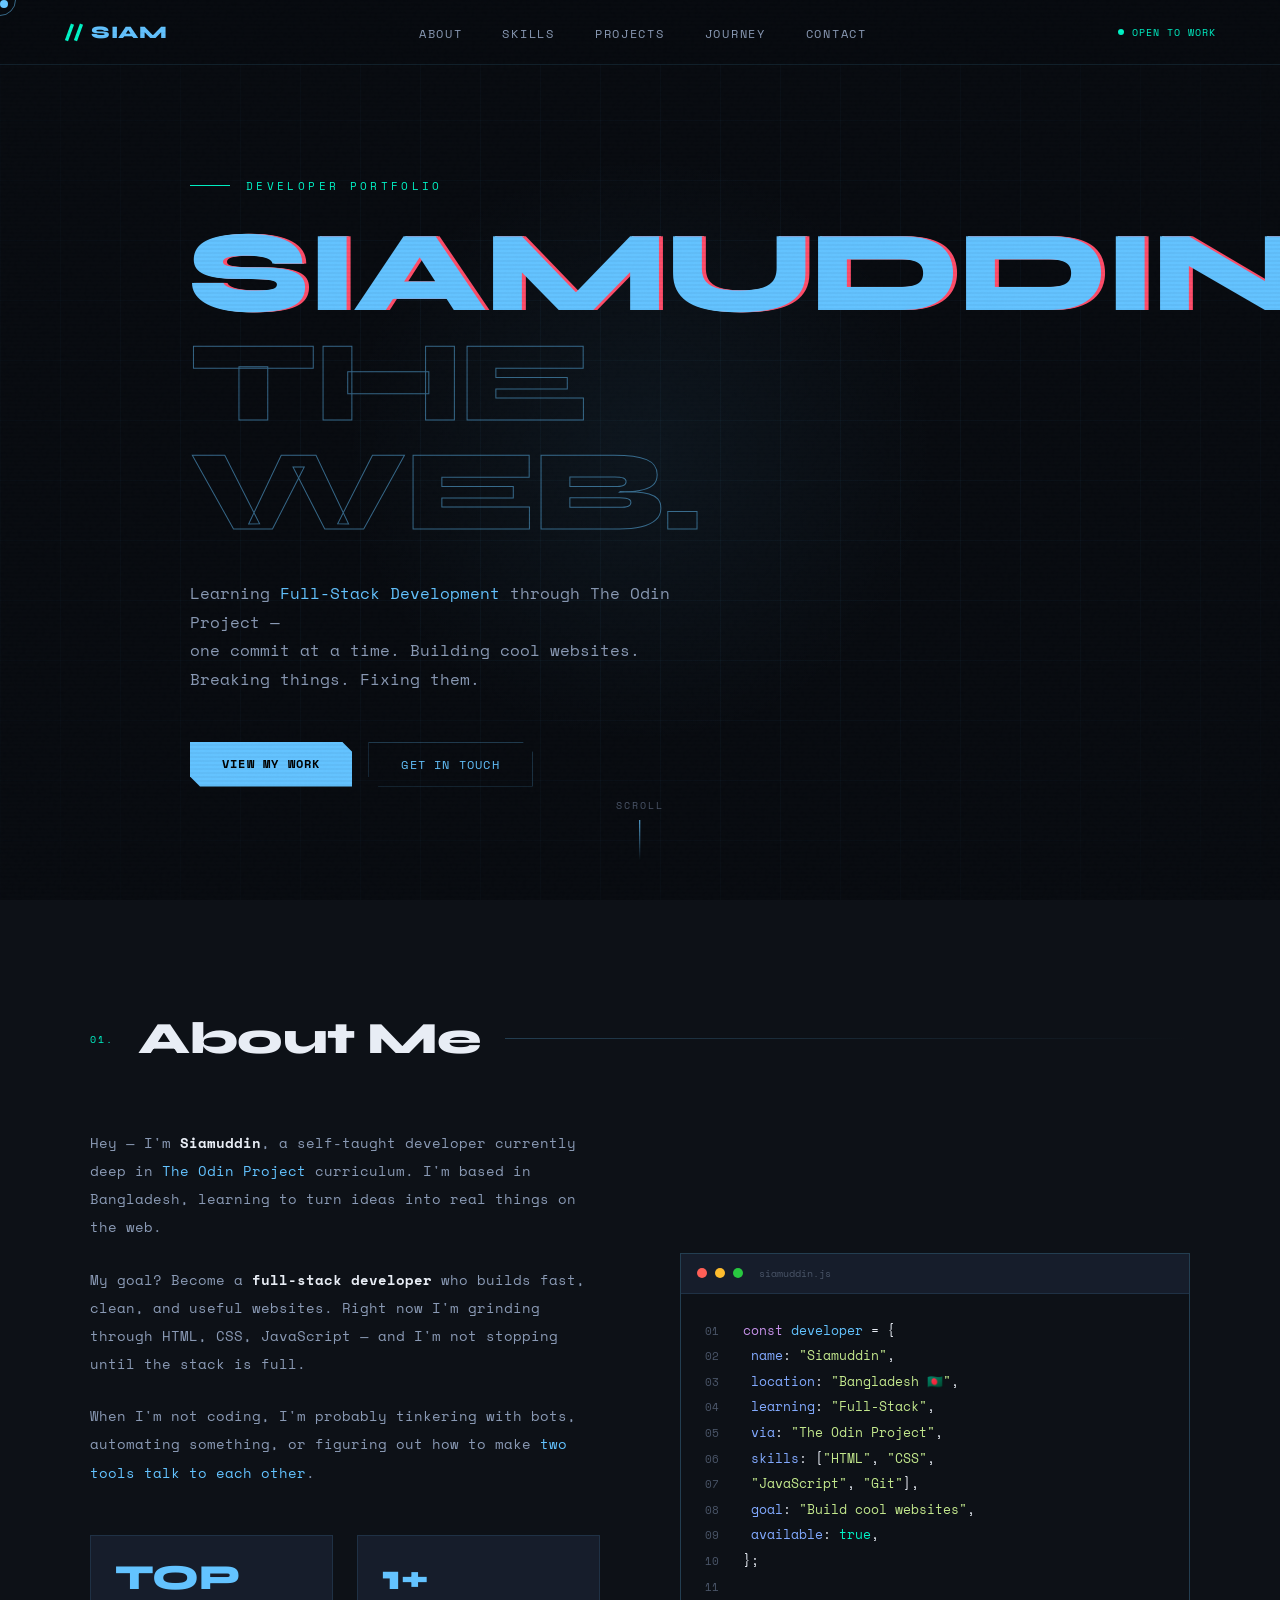
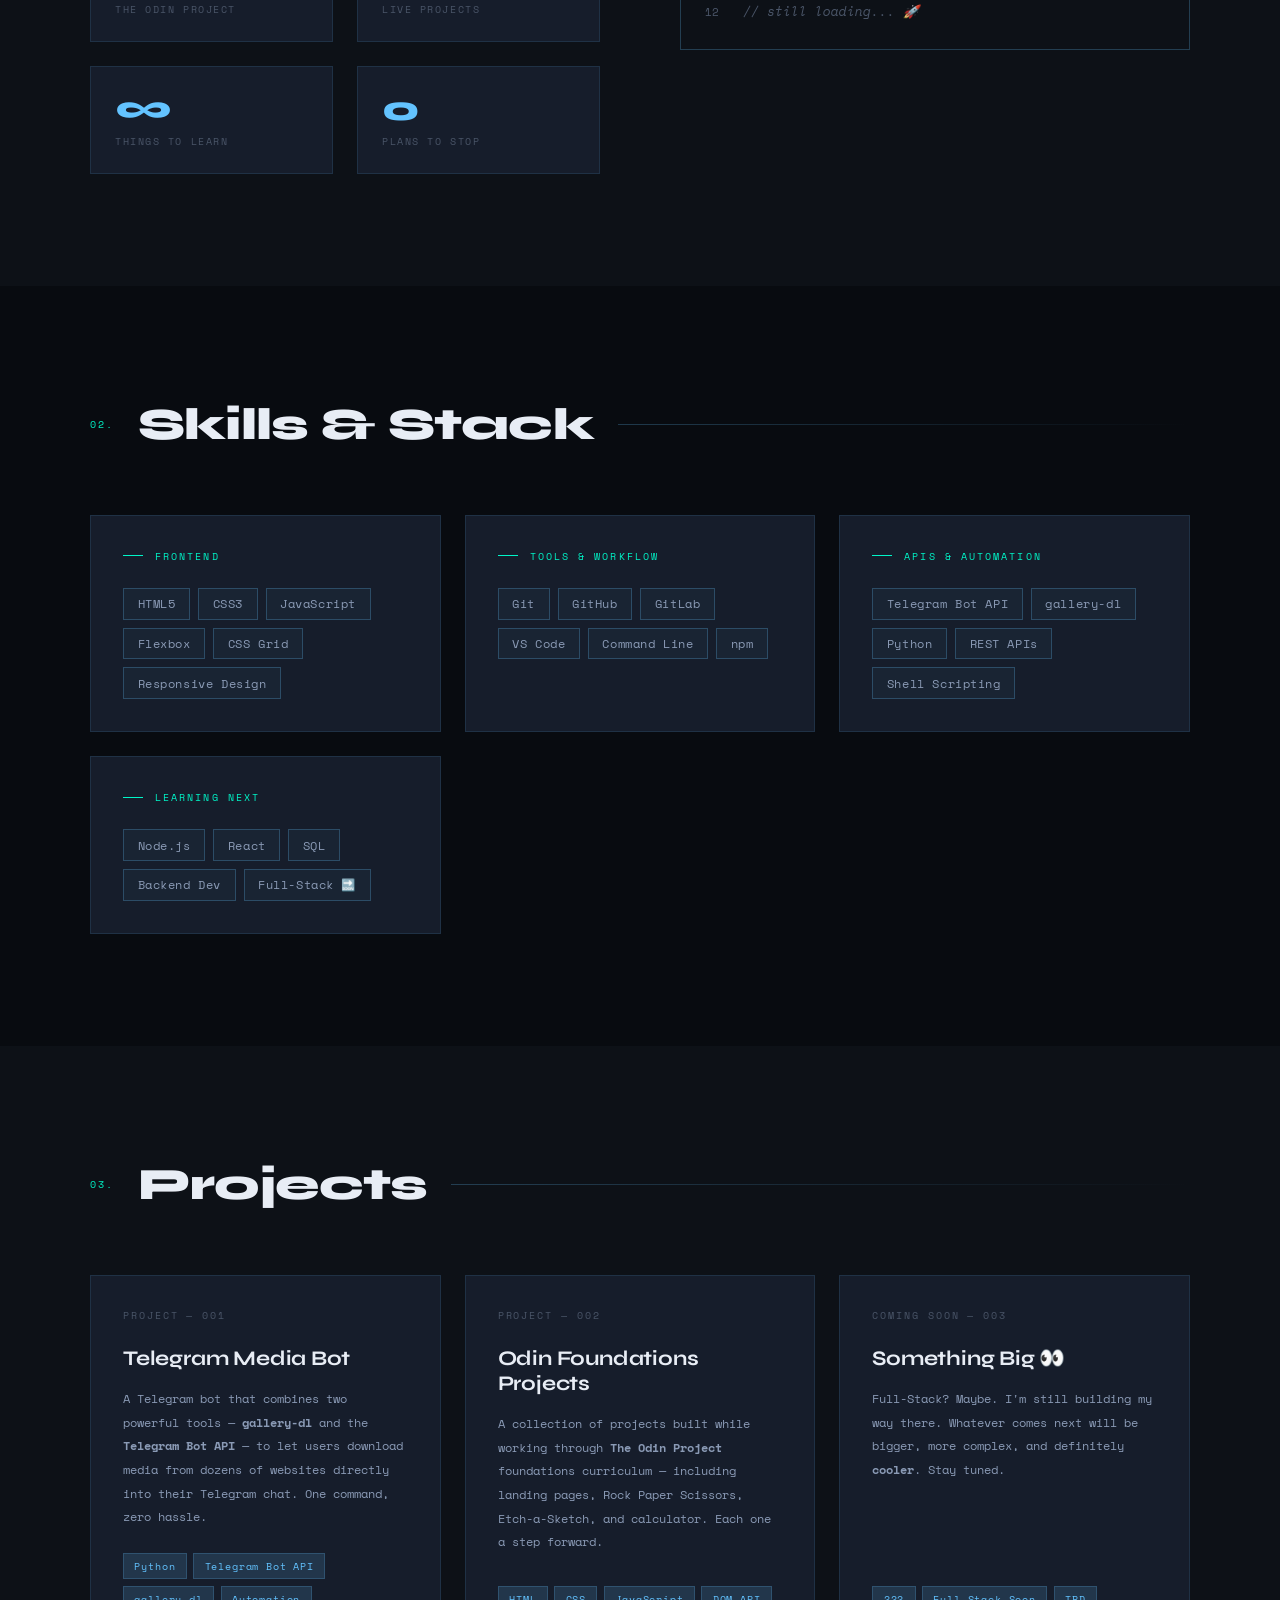
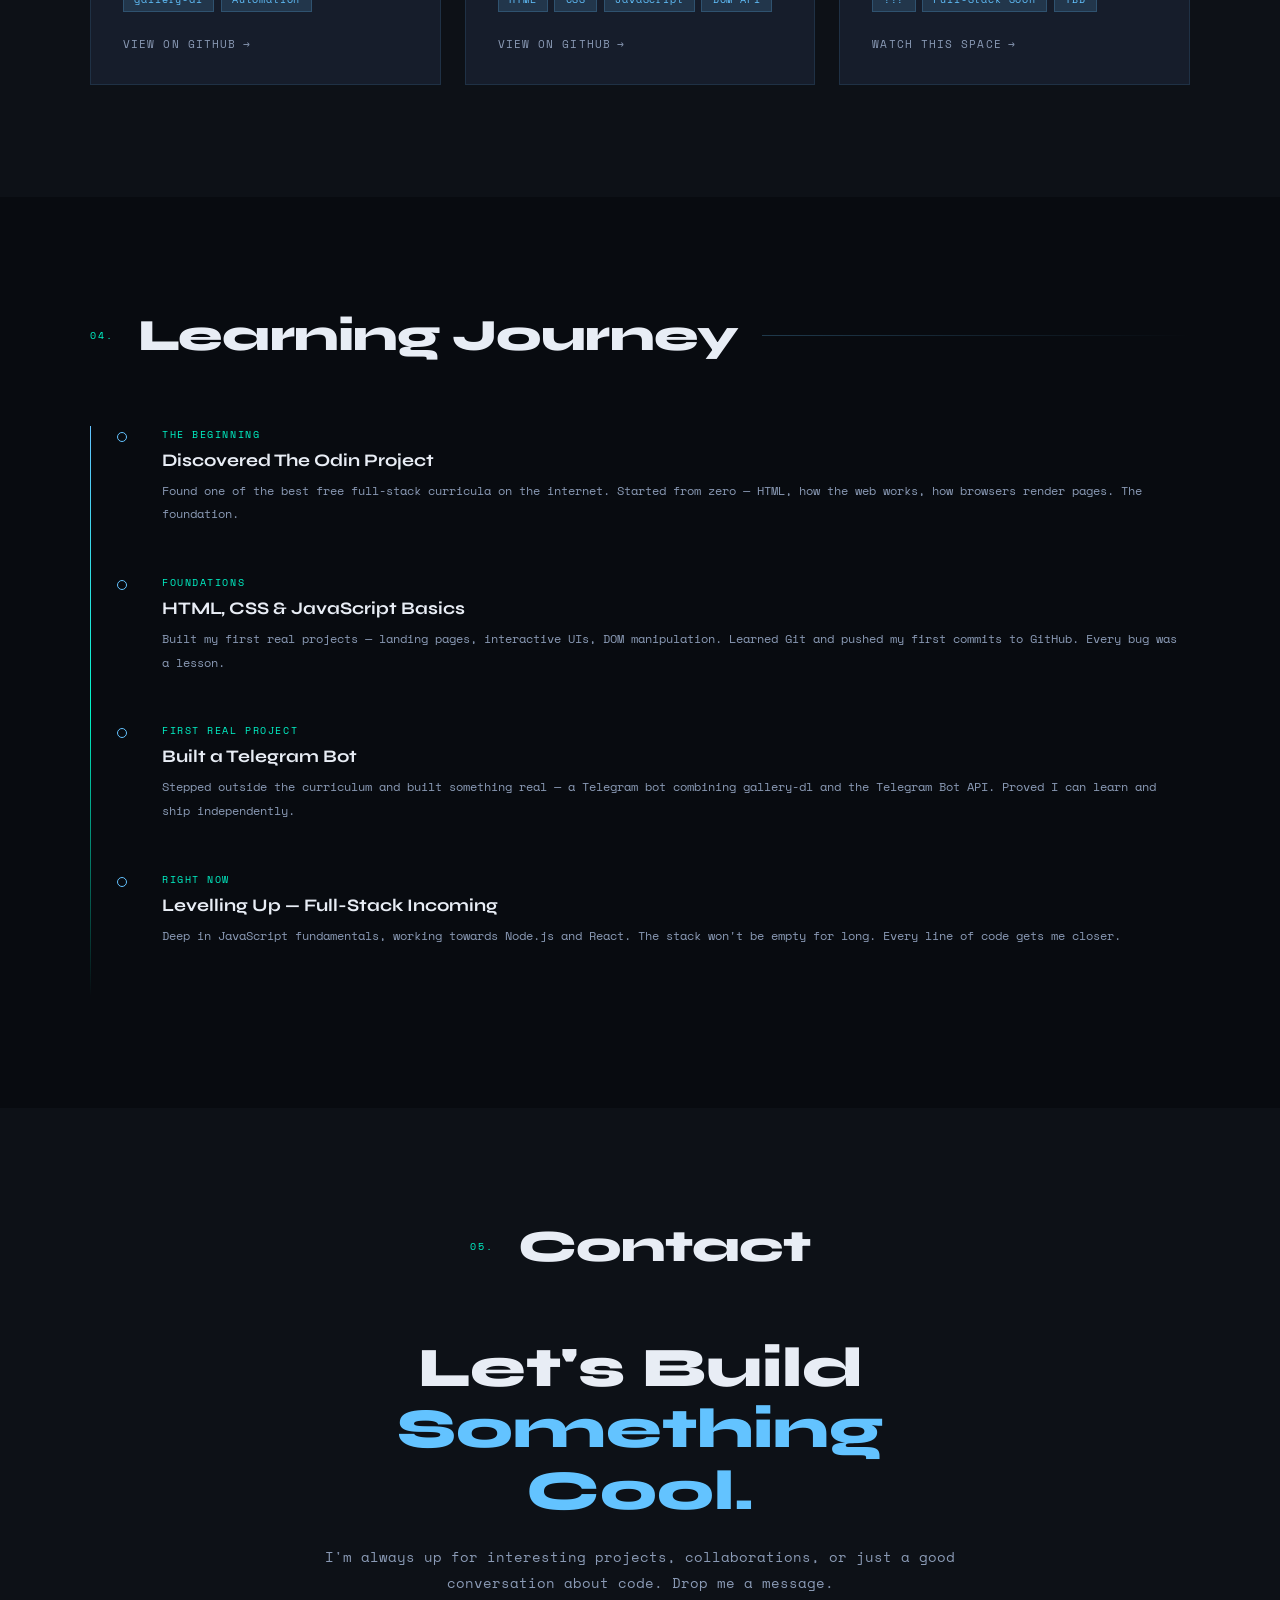
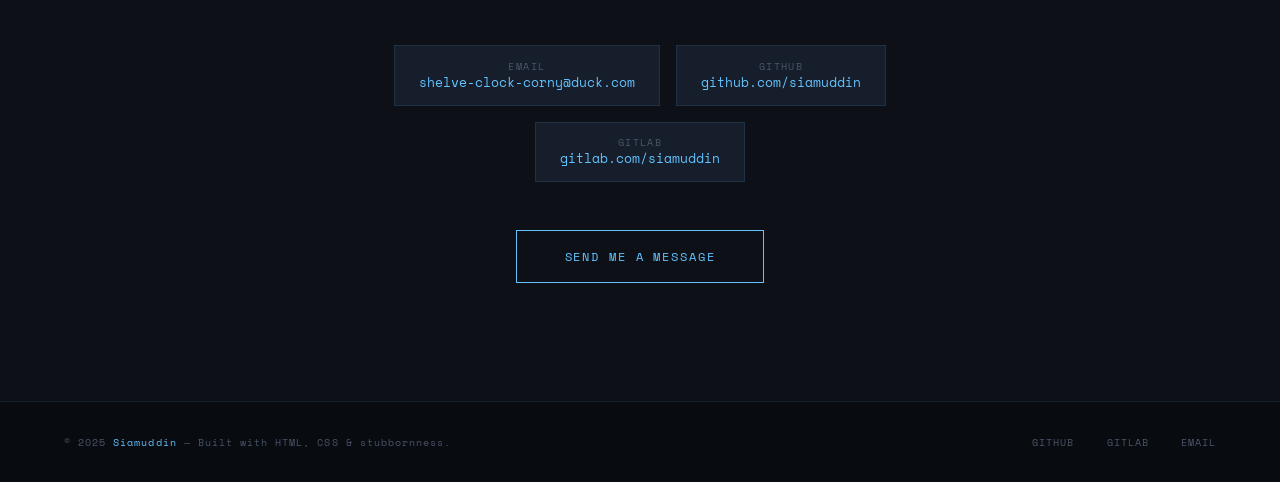
==== index.html @ dabcafd6 "new homepage - upgareded to mordern and dark theme" ====
<!DOCTYPE html>
<html lang="en">
<head>
<meta charset="UTF-8">
<meta name="viewport" content="width=device-width, initial-scale=1.0">
<title>Siamuddin — Web Developer</title>
<link rel="preconnect" href="https://fonts.googleapis.com">
<link rel="preconnect" href="https://fonts.gstatic.com" crossorigin>
<link href="https://fonts.googleapis.com/css2?family=Space+Mono:ital,wght@0,400;0,700;1,400&family=Syne:wght@400;600;700;800&display=swap" rel="stylesheet">
<style>
  *, *::before, *::after { margin: 0; padding: 0; box-sizing: border-box; }

  :root {
    --bg: #080b10;
    --bg2: #0d1117;
    --bg3: #111827;
    --surface: #161d2b;
    --border: rgba(99,195,255,0.12);
    --border2: rgba(99,195,255,0.25);
    --cyan: #63c3ff;
    --cyan-dim: rgba(99,195,255,0.15);
    --cyan-glow: rgba(99,195,255,0.07);
    --text: #e8edf5;
    --text2: #8a9ab5;
    --text3: #4a5568;
    --accent: #00f5c8;
    --accent-dim: rgba(0,245,200,0.1);
    --red: #ff4d6a;
    --mono: 'Space Mono', monospace;
    --display: 'Syne', sans-serif;
  }

  html { scroll-behavior: smooth; }

  body {
    background: var(--bg);
    color: var(--text);
    font-family: var(--mono);
    overflow-x: hidden;
    cursor: none;
  }

  /* CUSTOM CURSOR */
  .cursor {
    width: 8px; height: 8px;
    background: var(--cyan);
    border-radius: 50%;
    position: fixed; top: 0; left: 0;
    pointer-events: none; z-index: 9999;
    transition: transform 0.1s ease;
    mix-blend-mode: screen;
  }
  .cursor-ring {
    width: 32px; height: 32px;
    border: 1px solid rgba(99,195,255,0.5);
    border-radius: 50%;
    position: fixed; top: 0; left: 0;
    pointer-events: none; z-index: 9998;
    transition: transform 0.15s ease, width 0.2s, height 0.2s;
    mix-blend-mode: screen;
  }

  /* SCANLINE OVERLAY */
  body::before {
    content: '';
    position: fixed; inset: 0;
    background: repeating-linear-gradient(
      0deg,
      transparent,
      transparent 2px,
      rgba(0,0,0,0.03) 2px,
      rgba(0,0,0,0.03) 4px
    );
    pointer-events: none; z-index: 1000;
  }

  /* NOISE TEXTURE */
  body::after {
    content: '';
    position: fixed; inset: 0;
    background-image: url("data:image/svg+xml,%3Csvg viewBox='0 0 256 256' xmlns='http://www.w3.org/2000/svg'%3E%3Cfilter id='noise'%3E%3CfeTurbulence type='fractalNoise' baseFrequency='0.9' numOctaves='4' stitchTiles='stitch'/%3E%3C/filter%3E%3Crect width='100%25' height='100%25' filter='url(%23noise)' opacity='0.04'/%3E%3C/svg%3E");
    pointer-events: none; z-index: 999; opacity: 0.4;
  }

  /* NAVBAR */
  nav {
    position: fixed; top: 0; width: 100%; z-index: 100;
    padding: 1.25rem 4rem;
    display: flex; align-items: center; justify-content: space-between;
    background: rgba(8,11,16,0.85);
    backdrop-filter: blur(20px);
    border-bottom: 1px solid var(--border);
  }
  .nav-logo {
    font-family: var(--display);
    font-size: 1.1rem; font-weight: 800;
    color: var(--cyan);
    letter-spacing: 0.05em;
    text-decoration: none;
  }
  .nav-logo span { color: var(--accent); }
  .nav-links { display: flex; gap: 2.5rem; list-style: none; }
  .nav-links a {
    color: var(--text2); text-decoration: none;
    font-size: 0.72rem; letter-spacing: 0.15em;
    text-transform: uppercase;
    transition: color 0.2s;
    position: relative;
  }
  .nav-links a::after {
    content: '';
    position: absolute; bottom: -4px; left: 0;
    width: 0; height: 1px;
    background: var(--cyan);
    transition: width 0.3s;
  }
  .nav-links a:hover { color: var(--cyan); }
  .nav-links a:hover::after { width: 100%; }
  .nav-status {
    display: flex; align-items: center; gap: 0.5rem;
    font-size: 0.65rem; color: var(--accent); letter-spacing: 0.1em;
  }
  .status-dot {
    width: 6px; height: 6px; border-radius: 50%;
    background: var(--accent);
    animation: pulse-dot 2s ease-in-out infinite;
  }
  @keyframes pulse-dot {
    0%,100% { opacity: 1; transform: scale(1); }
    50% { opacity: 0.4; transform: scale(0.7); }
  }

  /* HERO */
  .hero {
    min-height: 100vh;
    display: flex; align-items: center; justify-content: center;
    padding: 8rem 4rem 4rem;
    position: relative;
    overflow: hidden;
  }
  .hero-grid-bg {
    position: absolute; inset: 0;
    background-image:
      linear-gradient(rgba(99,195,255,0.04) 1px, transparent 1px),
      linear-gradient(90deg, rgba(99,195,255,0.04) 1px, transparent 1px);
    background-size: 60px 60px;
    mask-image: radial-gradient(ellipse 80% 80% at 50% 50%, black 30%, transparent 100%);
  }
  .hero-glow {
    position: absolute;
    width: 600px; height: 600px;
    border-radius: 50%;
    background: radial-gradient(circle, rgba(99,195,255,0.06) 0%, transparent 70%);
    top: 50%; left: 50%; transform: translate(-50%,-50%);
    pointer-events: none;
  }
  .hero-content { position: relative; z-index: 2; max-width: 900px; width: 100%; }
  .hero-eyebrow {
    font-size: 0.7rem; letter-spacing: 0.3em;
    color: var(--accent); text-transform: uppercase;
    margin-bottom: 1.5rem;
    display: flex; align-items: center; gap: 1rem;
  }
  .hero-eyebrow::before {
    content: '';
    display: block; width: 40px; height: 1px;
    background: var(--accent);
  }
  .hero-name {
    font-family: var(--display);
    font-size: clamp(3.5rem, 9vw, 7.5rem);
    font-weight: 800;
    line-height: 0.95;
    letter-spacing: -0.02em;
    color: var(--text);
    margin-bottom: 0.25rem;
  }
  .hero-name .line2 {
    color: transparent;
    -webkit-text-stroke: 1px rgba(99,195,255,0.5);
  }
  .hero-tagline {
    font-size: clamp(0.8rem, 1.5vw, 1rem);
    color: var(--text2); line-height: 1.8;
    max-width: 480px; margin: 2rem 0 3rem;
  }
  .hero-tagline .highlight { color: var(--cyan); }
  .hero-cta { display: flex; gap: 1rem; flex-wrap: wrap; }
  .btn-primary {
    padding: 0.8rem 2rem;
    background: var(--cyan);
    color: #000;
    text-decoration: none;
    font-family: var(--mono);
    font-size: 0.75rem;
    font-weight: 700;
    letter-spacing: 0.1em;
    text-transform: uppercase;
    transition: all 0.2s;
    clip-path: polygon(0 0, calc(100% - 10px) 0, 100% 10px, 100% 100%, 10px 100%, 0 calc(100% - 10px));
  }
  .btn-primary:hover { background: var(--accent); transform: translateY(-2px); }
  .btn-outline {
    padding: 0.8rem 2rem;
    border: 1px solid var(--border2);
    color: var(--cyan);
    text-decoration: none;
    font-family: var(--mono);
    font-size: 0.75rem;
    letter-spacing: 0.1em;
    text-transform: uppercase;
    transition: all 0.2s;
    clip-path: polygon(0 0, calc(100% - 10px) 0, 100% 10px, 100% 100%, 10px 100%, 0 calc(100% - 10px));
  }
  .btn-outline:hover { background: var(--cyan-dim); border-color: var(--cyan); transform: translateY(-2px); }
  .hero-scroll {
    position: absolute; bottom: 2.5rem; left: 50%; transform: translateX(-50%);
    display: flex; flex-direction: column; align-items: center; gap: 0.5rem;
    font-size: 0.6rem; letter-spacing: 0.2em; color: var(--text3); text-transform: uppercase;
    animation: float 3s ease-in-out infinite;
  }
  .scroll-line {
    width: 1px; height: 40px;
    background: linear-gradient(to bottom, var(--cyan), transparent);
    animation: scroll-anim 2s ease-in-out infinite;
  }
  @keyframes float { 0%,100% { transform: translateX(-50%) translateY(0); } 50% { transform: translateX(-50%) translateY(6px); } }
  @keyframes scroll-anim { 0% { transform: scaleY(0); transform-origin: top; } 50% { transform: scaleY(1); transform-origin: top; } 51% { transform-origin: bottom; } 100% { transform: scaleY(0); transform-origin: bottom; } }

  /* SECTION LAYOUT */
  section { padding: 7rem 4rem; position: relative; }
  .section-header {
    display: flex; align-items: center; gap: 1.5rem;
    margin-bottom: 4rem;
  }
  .section-num {
    font-size: 0.65rem; color: var(--accent);
    letter-spacing: 0.2em;
  }
  .section-title {
    font-family: var(--display);
    font-size: clamp(1.8rem, 4vw, 2.8rem);
    font-weight: 800; color: var(--text);
    letter-spacing: -0.02em;
  }
  .section-line {
    flex: 1; height: 1px;
    background: linear-gradient(to right, var(--border2), transparent);
  }
  .container { max-width: 1100px; margin: 0 auto; }

  /* ABOUT */
  #about { background: var(--bg2); }
  .about-grid {
    display: grid;
    grid-template-columns: 1fr 1fr;
    gap: 5rem; align-items: center;
  }
  .about-text p {
    font-size: 0.88rem; line-height: 2;
    color: var(--text2); margin-bottom: 1.5rem;
  }
  .about-text p .highlight { color: var(--cyan); }
  .about-text p strong { color: var(--text); font-weight: 700; }
  .about-stats {
    display: grid; grid-template-columns: 1fr 1fr;
    gap: 1.5rem; margin-top: 3rem;
  }
  .stat-card {
    padding: 1.5rem;
    border: 1px solid var(--border);
    background: var(--surface);
    position: relative; overflow: hidden;
    transition: border-color 0.3s;
  }
  .stat-card::before {
    content: '';
    position: absolute; top: 0; left: 0;
    width: 100%; height: 2px;
    background: linear-gradient(to right, var(--cyan), var(--accent));
    transform: scaleX(0); transform-origin: left;
    transition: transform 0.3s;
  }
  .stat-card:hover { border-color: var(--border2); }
  .stat-card:hover::before { transform: scaleX(1); }
  .stat-num {
    font-family: var(--display);
    font-size: 2.2rem; font-weight: 800;
    color: var(--cyan); line-height: 1;
  }
  .stat-label { font-size: 0.65rem; color: var(--text3); letter-spacing: 0.15em; text-transform: uppercase; margin-top: 0.4rem; }
  .about-visual {
    position: relative;
    display: flex; align-items: center; justify-content: center;
  }
  .code-window {
    background: #0d1117;
    border: 1px solid var(--border2);
    width: 100%; font-size: 0.8rem;
    overflow: hidden;
  }
  .code-titlebar {
    background: var(--surface);
    padding: 0.7rem 1rem;
    display: flex; align-items: center; gap: 0.5rem;
    border-bottom: 1px solid var(--border);
  }
  .dot { width: 10px; height: 10px; border-radius: 50%; }
  .dot.r { background: #ff5f57; }
  .dot.y { background: #febc2e; }
  .dot.g { background: #28c840; }
  .code-filename { font-size: 0.65rem; color: var(--text3); margin-left: 0.5rem; }
  .code-body { padding: 1.5rem; line-height: 2; }
  .code-body .ln { color: var(--text3); user-select: none; margin-right: 1.5rem; font-size: 0.7rem; }
  .c-keyword { color: #c792ea; }
  .c-string { color: #c3e88d; }
  .c-var { color: var(--cyan); }
  .c-comment { color: var(--text3); font-style: italic; }
  .c-fn { color: #82aaff; }
  .c-num { color: var(--accent); }

  /* SKILLS */
  #skills { background: var(--bg); }
  .skills-grid {
    display: grid;
    grid-template-columns: repeat(auto-fit, minmax(280px, 1fr));
    gap: 1.5rem;
  }
  .skill-category {
    padding: 2rem;
    border: 1px solid var(--border);
    background: var(--surface);
    transition: border-color 0.3s, transform 0.3s;
    position: relative; overflow: hidden;
  }
  .skill-category::after {
    content: '';
    position: absolute; inset: 0;
    background: linear-gradient(135deg, var(--cyan-glow) 0%, transparent 60%);
    opacity: 0; transition: opacity 0.3s;
  }
  .skill-category:hover { border-color: var(--border2); transform: translateY(-4px); }
  .skill-category:hover::after { opacity: 1; }
  .skill-cat-title {
    font-size: 0.65rem; letter-spacing: 0.2em;
    color: var(--accent); text-transform: uppercase;
    margin-bottom: 1.5rem;
    display: flex; align-items: center; gap: 0.75rem;
  }
  .skill-cat-title::before {
    content: ''; display: block;
    width: 20px; height: 1px; background: var(--accent);
  }
  .skill-tags { display: flex; flex-wrap: wrap; gap: 0.5rem; }
  .skill-tag {
    padding: 0.4rem 0.85rem;
    border: 1px solid var(--border2);
    font-size: 0.72rem;
    color: var(--text2);
    background: rgba(99,195,255,0.04);
    transition: all 0.2s;
    letter-spacing: 0.05em;
  }
  .skill-tag:hover { border-color: var(--cyan); color: var(--cyan); background: var(--cyan-dim); }

  /* PROJECTS */
  #projects { background: var(--bg2); }
  .projects-grid {
    display: grid;
    grid-template-columns: repeat(auto-fit, minmax(340px, 1fr));
    gap: 1.5rem;
  }
  .project-card {
    border: 1px solid var(--border);
    background: var(--surface);
    padding: 2rem;
    transition: border-color 0.3s, transform 0.3s;
    position: relative; overflow: hidden;
    display: flex; flex-direction: column;
  }
  .project-card::before {
    content: '';
    position: absolute; top: 0; left: 0;
    width: 100%; height: 2px;
    background: linear-gradient(to right, var(--cyan), var(--accent));
    transform: scaleX(0); transform-origin: left;
    transition: transform 0.4s;
  }
  .project-card:hover { border-color: var(--border2); transform: translateY(-6px); }
  .project-card:hover::before { transform: scaleX(1); }
  .project-num {
    font-size: 0.6rem; color: var(--text3);
    letter-spacing: 0.2em; margin-bottom: 1.5rem;
  }
  .project-title {
    font-family: var(--display);
    font-size: 1.3rem; font-weight: 700;
    color: var(--text); margin-bottom: 1rem;
    letter-spacing: -0.01em;
  }
  .project-desc {
    font-size: 0.78rem; line-height: 1.9;
    color: var(--text2); margin-bottom: 1.5rem;
    flex: 1;
  }
  .project-tech { display: flex; flex-wrap: wrap; gap: 0.4rem; margin-bottom: 1.5rem; }
  .tech-pill {
    padding: 0.25rem 0.65rem;
    background: var(--cyan-dim);
    border: 1px solid rgba(99,195,255,0.2);
    font-size: 0.65rem; color: var(--cyan);
    letter-spacing: 0.08em;
  }
  .project-links { display: flex; gap: 1rem; }
  .project-link {
    font-size: 0.68rem; color: var(--text2);
    text-decoration: none; letter-spacing: 0.1em;
    text-transform: uppercase;
    transition: color 0.2s;
    display: flex; align-items: center; gap: 0.4rem;
  }
  .project-link:hover { color: var(--cyan); }
  .project-link::after { content: '→'; }

  /* LEARNING JOURNEY */
  #journey { background: var(--bg); }
  .timeline { position: relative; padding-left: 2rem; }
  .timeline::before {
    content: '';
    position: absolute; left: 0; top: 0; bottom: 0;
    width: 1px;
    background: linear-gradient(to bottom, var(--cyan), var(--accent), transparent);
  }
  .timeline-item {
    padding: 0 0 3rem 2.5rem;
    position: relative;
  }
  .timeline-item::before {
    content: '';
    position: absolute; left: -5px; top: 6px;
    width: 10px; height: 10px;
    border-radius: 50%;
    background: var(--bg);
    border: 1px solid var(--cyan);
    transition: background 0.3s;
  }
  .timeline-item:hover::before { background: var(--cyan); }
  .timeline-date {
    font-size: 0.65rem; color: var(--accent);
    letter-spacing: 0.15em; text-transform: uppercase;
    margin-bottom: 0.5rem;
  }
  .timeline-title {
    font-family: var(--display);
    font-size: 1.1rem; font-weight: 700;
    color: var(--text); margin-bottom: 0.5rem;
  }
  .timeline-desc {
    font-size: 0.78rem; line-height: 1.9;
    color: var(--text2);
  }

  /* CONTACT */
  #contact {
    background: var(--bg2);
    text-align: center;
  }
  .contact-inner { max-width: 700px; margin: 0 auto; }
  .contact-title {
    font-family: var(--display);
    font-size: clamp(2rem, 5vw, 3.5rem);
    font-weight: 800; line-height: 1.1;
    margin-bottom: 1.5rem;
    color: var(--text);
  }
  .contact-title span { color: var(--cyan); }
  .contact-sub {
    font-size: 0.85rem; color: var(--text2);
    line-height: 1.9; margin-bottom: 3rem;
  }
  .contact-grid {
    display: flex; justify-content: center;
    gap: 1rem; flex-wrap: wrap;
    margin-bottom: 3rem;
  }
  .contact-item {
    padding: 0.8rem 1.5rem;
    border: 1px solid var(--border);
    background: var(--surface);
    display: flex; align-items: center; gap: 0.75rem;
    text-decoration: none;
    transition: border-color 0.3s, transform 0.2s;
  }
  .contact-item:hover { border-color: var(--border2); transform: translateY(-2px); }
  .contact-item-label { font-size: 0.6rem; color: var(--text3); letter-spacing: 0.15em; text-transform: uppercase; }
  .contact-item-value { font-size: 0.8rem; color: var(--cyan); }
  .contact-cta {
    display: inline-block;
    padding: 1rem 3rem;
    background: transparent;
    border: 1px solid var(--cyan);
    color: var(--cyan);
    text-decoration: none;
    font-family: var(--mono);
    font-size: 0.78rem;
    letter-spacing: 0.15em; text-transform: uppercase;
    transition: all 0.3s;
    position: relative; overflow: hidden;
  }
  .contact-cta::before {
    content: '';
    position: absolute; inset: 0;
    background: var(--cyan);
    transform: translateX(-100%);
    transition: transform 0.3s;
  }
  .contact-cta span { position: relative; z-index: 1; }
  .contact-cta:hover { color: #000; }
  .contact-cta:hover::before { transform: translateX(0); }

  /* FOOTER */
  footer {
    padding: 2rem 4rem;
    border-top: 1px solid var(--border);
    display: flex; align-items: center; justify-content: space-between;
    background: var(--bg);
  }
  .footer-copy { font-size: 0.65rem; color: var(--text3); letter-spacing: 0.1em; }
  .footer-copy span { color: var(--cyan); }
  .footer-links { display: flex; gap: 2rem; }
  .footer-links a {
    font-size: 0.65rem; color: var(--text3);
    text-decoration: none; letter-spacing: 0.1em; text-transform: uppercase;
    transition: color 0.2s;
  }
  .footer-links a:hover { color: var(--cyan); }

  /* ANIMATIONS */
  .fade-in {
    opacity: 0; transform: translateY(30px);
    transition: opacity 0.7s ease, transform 0.7s ease;
  }
  .fade-in.visible { opacity: 1; transform: translateY(0); }

  /* TYPEWRITER */
  .typewriter {
    overflow: hidden;
    border-right: 2px solid var(--cyan);
    white-space: nowrap;
    animation: typing 3.5s steps(40) 0.5s both, blink 0.75s step-end infinite;
    width: fit-content;
  }
  @keyframes typing { from { width: 0; } to { width: 100%; } }
  @keyframes blink { from,to { border-color: transparent; } 50% { border-color: var(--cyan); } }

  /* RESPONSIVE */
  @media (max-width: 768px) {
    nav { padding: 1rem 1.5rem; }
    .nav-links { display: none; }
    section { padding: 5rem 1.5rem; }
    .hero { padding: 6rem 1.5rem 3rem; }
    .about-grid { grid-template-columns: 1fr; gap: 3rem; }
    footer { flex-direction: column; gap: 1rem; text-align: center; }
  }

  /* GLITCH EFFECT */
  @keyframes glitch1 {
    0%,90%,100% { clip-path: inset(0 0 100% 0); }
    91% { clip-path: inset(10% 0 80% 0); transform: translateX(-3px); }
    93% { clip-path: inset(40% 0 50% 0); transform: translateX(3px); }
    95% { clip-path: inset(70% 0 20% 0); transform: translateX(-2px); }
  }
  .glitch { position: relative; }
  .glitch::before, .glitch::after {
    content: attr(data-text);
    position: absolute; inset: 0;
    font-family: var(--display); font-weight: 800;
    font-size: inherit; line-height: inherit;
    letter-spacing: inherit;
  }
  .glitch::before {
    color: var(--red); left: 2px;
    animation: glitch1 4s 1.5s infinite;
  }
  .glitch::after {
    color: var(--cyan); left: -2px;
    animation: glitch1 4s 2s infinite;
  }
</style>
</head>
<body>

<div class="cursor" id="cursor"></div>
<div class="cursor-ring" id="cursor-ring"></div>

<!-- NAV -->
<nav>
  <a class="nav-logo" href="#"><span>//</span> SIAM</a>
  <ul class="nav-links">
    <li><a href="#about">About</a></li>
    <li><a href="#skills">Skills</a></li>
    <li><a href="#projects">Projects</a></li>
    <li><a href="#journey">Journey</a></li>
    <li><a href="#contact">Contact</a></li>
  </ul>
  <div class="nav-status"><div class="status-dot"></div>OPEN TO WORK</div>
</nav>

<!-- HERO -->
<section class="hero" id="home">
  <div class="hero-grid-bg"></div>
  <div class="hero-glow"></div>
  <div class="hero-content">
    <div class="hero-eyebrow">DEVELOPER PORTFOLIO</div>
    <h1 class="hero-name">
      <div class="glitch" data-text="SIAMUDDIN">SIAMUDDIN</div>
      <div class="line2">THE WEB.</div>
    </h1>
    <p class="hero-tagline">
      Learning <span class="highlight">Full-Stack Development</span> through The Odin Project —<br>
      one commit at a time. Building cool websites. Breaking things. Fixing them.
    </p>
    <div class="hero-cta">
      <a href="#projects" class="btn-primary">View My Work</a>
      <a href="#contact" class="btn-outline">Get In Touch</a>
    </div>
  </div>
  <div class="hero-scroll">
    <span>SCROLL</span>
    <div class="scroll-line"></div>
  </div>
</section>

<!-- ABOUT -->
<section id="about">
  <div class="container">
    <div class="section-header">
      <span class="section-num">01.</span>
      <h2 class="section-title">About Me</h2>
      <div class="section-line"></div>
    </div>
    <div class="about-grid">
      <div class="about-text fade-in">
        <p>Hey — I'm <strong>Siamuddin</strong>, a self-taught developer currently deep in <span class="highlight">The Odin Project</span> curriculum. I'm based in Bangladesh, learning to turn ideas into real things on the web.</p>
        <p>My goal? Become a <strong>full-stack developer</strong> who builds fast, clean, and useful websites. Right now I'm grinding through HTML, CSS, JavaScript — and I'm not stopping until the stack is full.</p>
        <p>When I'm not coding, I'm probably tinkering with bots, automating something, or figuring out how to make <span class="highlight">two tools talk to each other</span>.</p>
        <div class="about-stats">
          <div class="stat-card">
            <div class="stat-num">TOP</div>
            <div class="stat-label">The Odin Project</div>
          </div>
          <div class="stat-card">
            <div class="stat-num">1+</div>
            <div class="stat-label">Live Projects</div>
          </div>
          <div class="stat-card">
            <div class="stat-num">∞</div>
            <div class="stat-label">Things to Learn</div>
          </div>
          <div class="stat-card">
            <div class="stat-num">0</div>
            <div class="stat-label">Plans to Stop</div>
          </div>
        </div>
      </div>
      <div class="about-visual fade-in">
        <div class="code-window">
          <div class="code-titlebar">
            <div class="dot r"></div><div class="dot y"></div><div class="dot g"></div>
            <span class="code-filename">siamuddin.js</span>
          </div>
          <div class="code-body">
            <div><span class="ln">01</span><span class="c-keyword">const</span> <span class="c-var">developer</span> = {</div>
            <div><span class="ln">02</span>  <span class="c-fn">name</span>: <span class="c-string">"Siamuddin"</span>,</div>
            <div><span class="ln">03</span>  <span class="c-fn">location</span>: <span class="c-string">"Bangladesh 🇧🇩"</span>,</div>
            <div><span class="ln">04</span>  <span class="c-fn">learning</span>: <span class="c-string">"Full-Stack"</span>,</div>
            <div><span class="ln">05</span>  <span class="c-fn">via</span>: <span class="c-string">"The Odin Project"</span>,</div>
            <div><span class="ln">06</span>  <span class="c-fn">skills</span>: [<span class="c-string">"HTML"</span>, <span class="c-string">"CSS"</span>,</div>
            <div><span class="ln">07</span>           <span class="c-string">"JavaScript"</span>, <span class="c-string">"Git"</span>],</div>
            <div><span class="ln">08</span>  <span class="c-fn">goal</span>: <span class="c-string">"Build cool websites"</span>,</div>
            <div><span class="ln">09</span>  <span class="c-fn">available</span>: <span class="c-num">true</span>,</div>
            <div><span class="ln">10</span>};</div>
            <div><span class="ln">11</span></div>
            <div><span class="ln">12</span><span class="c-comment">// still loading... 🚀</span></div>
          </div>
        </div>
      </div>
    </div>
  </div>
</section>

<!-- SKILLS -->
<section id="skills">
  <div class="container">
    <div class="section-header">
      <span class="section-num">02.</span>
      <h2 class="section-title">Skills & Stack</h2>
      <div class="section-line"></div>
    </div>
    <div class="skills-grid">
      <div class="skill-category fade-in">
        <div class="skill-cat-title">Frontend</div>
        <div class="skill-tags">
          <span class="skill-tag">HTML5</span>
          <span class="skill-tag">CSS3</span>
          <span class="skill-tag">JavaScript</span>
          <span class="skill-tag">Flexbox</span>
          <span class="skill-tag">CSS Grid</span>
          <span class="skill-tag">Responsive Design</span>
        </div>
      </div>
      <div class="skill-category fade-in">
        <div class="skill-cat-title">Tools & Workflow</div>
        <div class="skill-tags">
          <span class="skill-tag">Git</span>
          <span class="skill-tag">GitHub</span>
          <span class="skill-tag">GitLab</span>
          <span class="skill-tag">VS Code</span>
          <span class="skill-tag">Command Line</span>
          <span class="skill-tag">npm</span>
        </div>
      </div>
      <div class="skill-category fade-in">
        <div class="skill-cat-title">APIs & Automation</div>
        <div class="skill-tags">
          <span class="skill-tag">Telegram Bot API</span>
          <span class="skill-tag">gallery-dl</span>
          <span class="skill-tag">Python</span>
          <span class="skill-tag">REST APIs</span>
          <span class="skill-tag">Shell Scripting</span>
        </div>
      </div>
      <div class="skill-category fade-in">
        <div class="skill-cat-title">Learning Next</div>
        <div class="skill-tags">
          <span class="skill-tag">Node.js</span>
          <span class="skill-tag">React</span>
          <span class="skill-tag">SQL</span>
          <span class="skill-tag">Backend Dev</span>
          <span class="skill-tag">Full-Stack 🔜</span>
        </div>
      </div>
    </div>
  </div>
</section>

<!-- PROJECTS -->
<section id="projects">
  <div class="container">
    <div class="section-header">
      <span class="section-num">03.</span>
      <h2 class="section-title">Projects</h2>
      <div class="section-line"></div>
    </div>
    <div class="projects-grid">
      <div class="project-card fade-in">
        <div class="project-num">PROJECT — 001</div>
        <h3 class="project-title">Telegram Media Bot</h3>
        <p class="project-desc">
          A Telegram bot that combines two powerful tools — <strong>gallery-dl</strong> and the
          <strong>Telegram Bot API</strong> — to let users download media from dozens of websites
          directly into their Telegram chat. One command, zero hassle.
        </p>
        <div class="project-tech">
          <span class="tech-pill">Python</span>
          <span class="tech-pill">Telegram Bot API</span>
          <span class="tech-pill">gallery-dl</span>
          <span class="tech-pill">Automation</span>
        </div>
        <div class="project-links">
          <a href="https://github.com/siamuddin" target="_blank" class="project-link">View on GitHub</a>
        </div>
      </div>
      <div class="project-card fade-in">
        <div class="project-num">PROJECT — 002</div>
        <h3 class="project-title">Odin Foundations Projects</h3>
        <p class="project-desc">
          A collection of projects built while working through <strong>The Odin Project</strong>
          foundations curriculum — including landing pages, Rock Paper Scissors, Etch-a-Sketch,
          and calculator. Each one a step forward.
        </p>
        <div class="project-tech">
          <span class="tech-pill">HTML</span>
          <span class="tech-pill">CSS</span>
          <span class="tech-pill">JavaScript</span>
          <span class="tech-pill">DOM API</span>
        </div>
        <div class="project-links">
          <a href="https://github.com/siamuddin" target="_blank" class="project-link">View on GitHub</a>
        </div>
      </div>
      <div class="project-card fade-in">
        <div class="project-num">COMING SOON — 003</div>
        <h3 class="project-title">Something Big 👀</h3>
        <p class="project-desc">
          Full-Stack? Maybe. I'm still building my way there. Whatever comes next will be
          bigger, more complex, and definitely <strong>cooler</strong>. Stay tuned.
        </p>
        <div class="project-tech">
          <span class="tech-pill">???</span>
          <span class="tech-pill">Full-Stack Soon</span>
          <span class="tech-pill">TBD</span>
        </div>
        <div class="project-links">
          <a href="#contact" class="project-link">Watch This Space</a>
        </div>
      </div>
    </div>
  </div>
</section>

<!-- JOURNEY -->
<section id="journey">
  <div class="container">
    <div class="section-header">
      <span class="section-num">04.</span>
      <h2 class="section-title">Learning Journey</h2>
      <div class="section-line"></div>
    </div>
    <div class="timeline">
      <div class="timeline-item fade-in">
        <div class="timeline-date">The Beginning</div>
        <div class="timeline-title">Discovered The Odin Project</div>
        <div class="timeline-desc">Found one of the best free full-stack curricula on the internet. Started from zero — HTML, how the web works, how browsers render pages. The foundation.</div>
      </div>
      <div class="timeline-item fade-in">
        <div class="timeline-date">Foundations</div>
        <div class="timeline-title">HTML, CSS & JavaScript Basics</div>
        <div class="timeline-desc">Built my first real projects — landing pages, interactive UIs, DOM manipulation. Learned Git and pushed my first commits to GitHub. Every bug was a lesson.</div>
      </div>
      <div class="timeline-item fade-in">
        <div class="timeline-date">First Real Project</div>
        <div class="timeline-title">Built a Telegram Bot</div>
        <div class="timeline-desc">Stepped outside the curriculum and built something real — a Telegram bot combining gallery-dl and the Telegram Bot API. Proved I can learn and ship independently.</div>
      </div>
      <div class="timeline-item fade-in">
        <div class="timeline-date">Right Now</div>
        <div class="timeline-title">Levelling Up — Full-Stack Incoming</div>
        <div class="timeline-desc">Deep in JavaScript fundamentals, working towards Node.js and React. The stack won't be empty for long. Every line of code gets me closer.</div>
      </div>
    </div>
  </div>
</section>

<!-- CONTACT -->
<section id="contact">
  <div class="container">
    <div class="contact-inner">
      <div class="section-header" style="justify-content:center; text-align:center;">
        <span class="section-num">05.</span>
        <h2 class="section-title">Contact</h2>
      </div>
      <h2 class="contact-title fade-in">Let's Build<br><span>Something Cool.</span></h2>
      <p class="contact-sub fade-in">
        I'm always up for interesting projects, collaborations, or just a good
        conversation about code. Drop me a message.
      </p>
      <div class="contact-grid fade-in">
        <a href="mailto:shelve-clock-corny@duck.com" class="contact-item">
          <div>
            <div class="contact-item-label">Email</div>
            <div class="contact-item-value">shelve-clock-corny@duck.com</div>
          </div>
        </a>
        <a href="https://github.com/siamuddin" target="_blank" class="contact-item">
          <div>
            <div class="contact-item-label">GitHub</div>
            <div class="contact-item-value">github.com/siamuddin</div>
          </div>
        </a>
        <a href="https://gitlab.com/siamuddin" target="_blank" class="contact-item">
          <div>
            <div class="contact-item-label">GitLab</div>
            <div class="contact-item-value">gitlab.com/siamuddin</div>
          </div>
        </a>
      </div>
      <a href="mailto:shelve-clock-corny@duck.com" class="contact-cta fade-in">
        <span>Send Me a Message</span>
      </a>
    </div>
  </div>
</section>

<!-- FOOTER -->
<footer>
  <div class="footer-copy">© 2025 <span>Siamuddin</span> — Built with HTML, CSS & stubbornness.</div>
  <div class="footer-links">
    <a href="https://github.com/siamuddin" target="_blank">GitHub</a>
    <a href="https://gitlab.com/siamuddin" target="_blank">GitLab</a>
    <a href="mailto:shelve-clock-corny@duck.com">Email</a>
  </div>
</footer>

<script>
  // Custom cursor
  const cursor = document.getElementById('cursor');
  const ring = document.getElementById('cursor-ring');
  let mx = 0, my = 0, rx = 0, ry = 0;
  document.addEventListener('mousemove', e => {
    mx = e.clientX; my = e.clientY;
    cursor.style.transform = `translate(${mx - 4}px, ${my - 4}px)`;
  });
  function animRing() {
    rx += (mx - rx) * 0.12;
    ry += (my - ry) * 0.12;
    ring.style.transform = `translate(${rx - 16}px, ${ry - 16}px)`;
    requestAnimationFrame(animRing);
  }
  animRing();
  document.querySelectorAll('a, button').forEach(el => {
    el.addEventListener('mouseenter', () => ring.style.transform += ' scale(1.8)');
    el.addEventListener('mouseleave', () => {});
  });

  // Scroll animations
  const observer = new IntersectionObserver(entries => {
    entries.forEach((entry, i) => {
      if (entry.isIntersecting) {
        setTimeout(() => entry.target.classList.add('visible'), i * 80);
        observer.unobserve(entry.target);
      }
    });
  }, { threshold: 0.15 });
  document.querySelectorAll('.fade-in').forEach(el => observer.observe(el));

  // Active nav link
  const sections = document.querySelectorAll('section[id]');
  const navLinks = document.querySelectorAll('.nav-links a');
  window.addEventListener('scroll', () => {
    let current = '';
    sections.forEach(s => {
      if (window.scrollY >= s.offsetTop - 200) current = s.id;
    });
    navLinks.forEach(a => {
      a.style.color = a.getAttribute('href') === '#' + current ? 'var(--cyan)' : '';
    });
  });
</script>
</body>
</html>
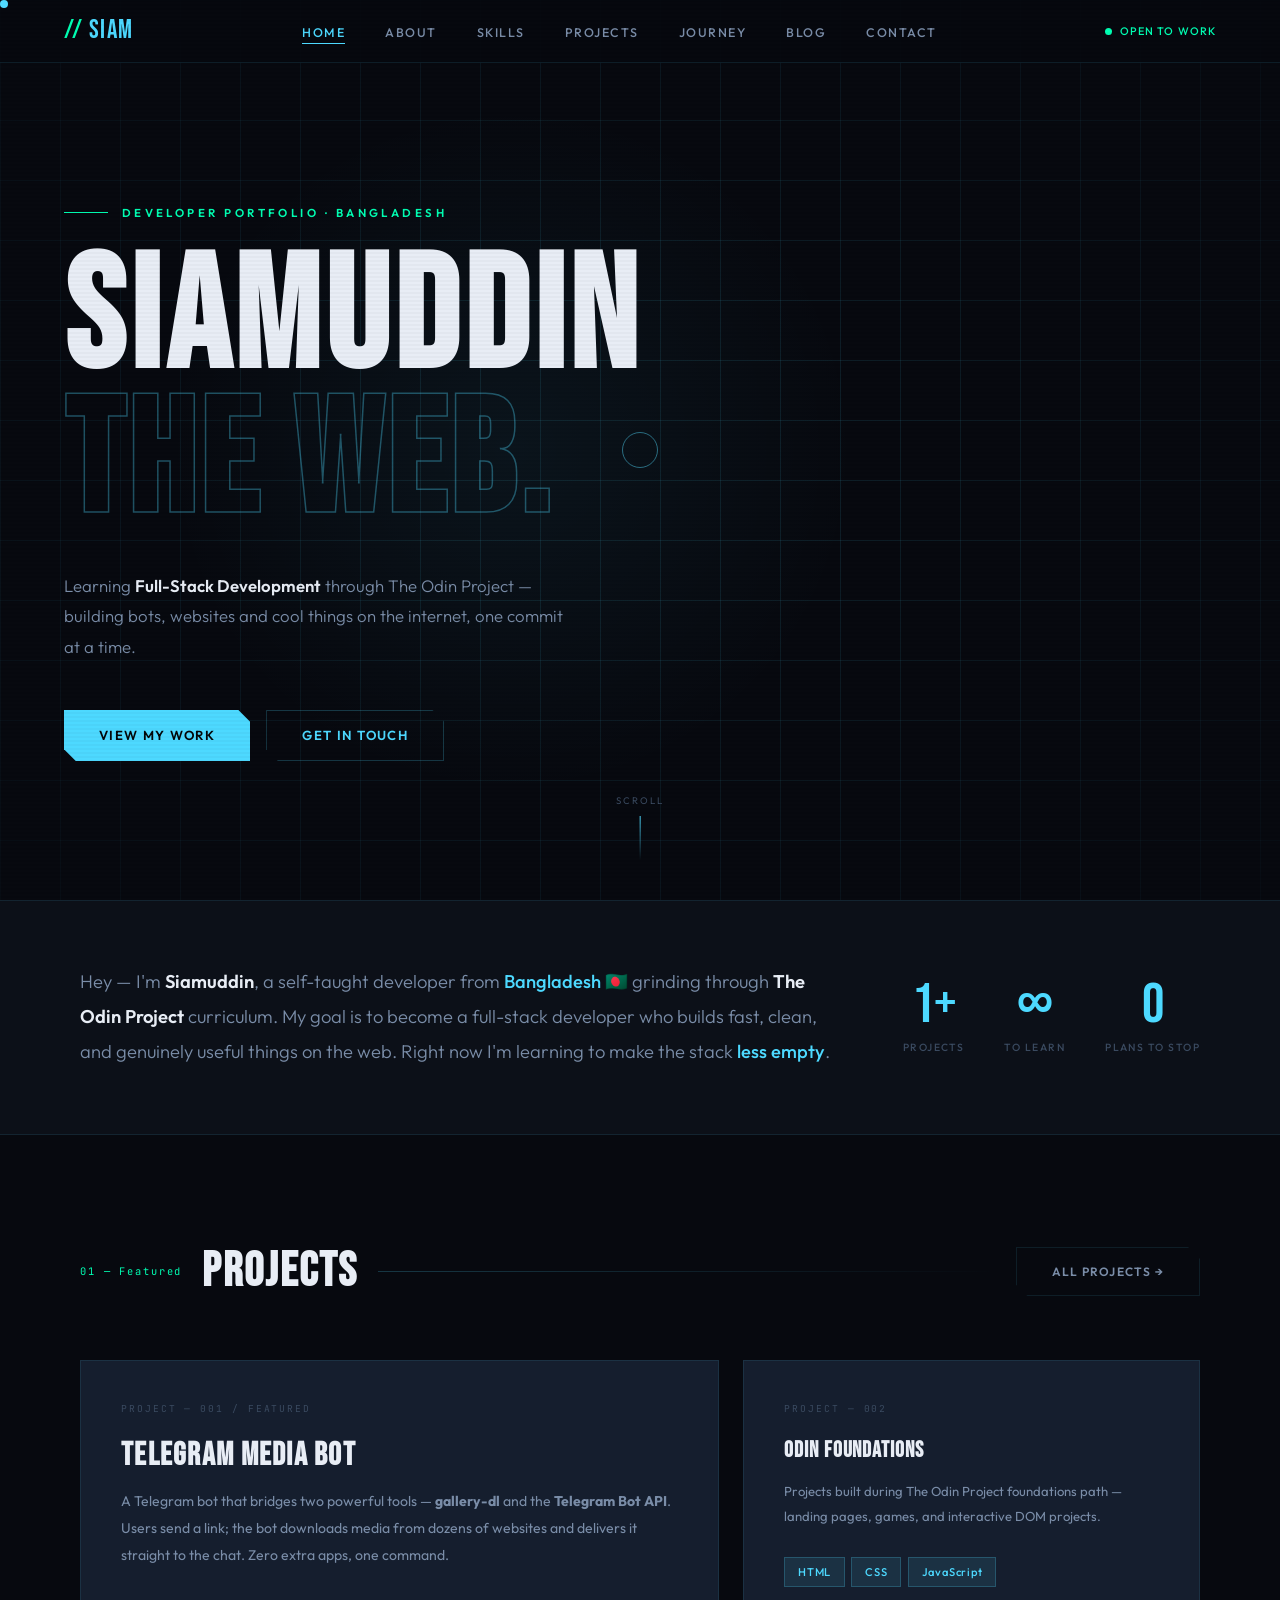
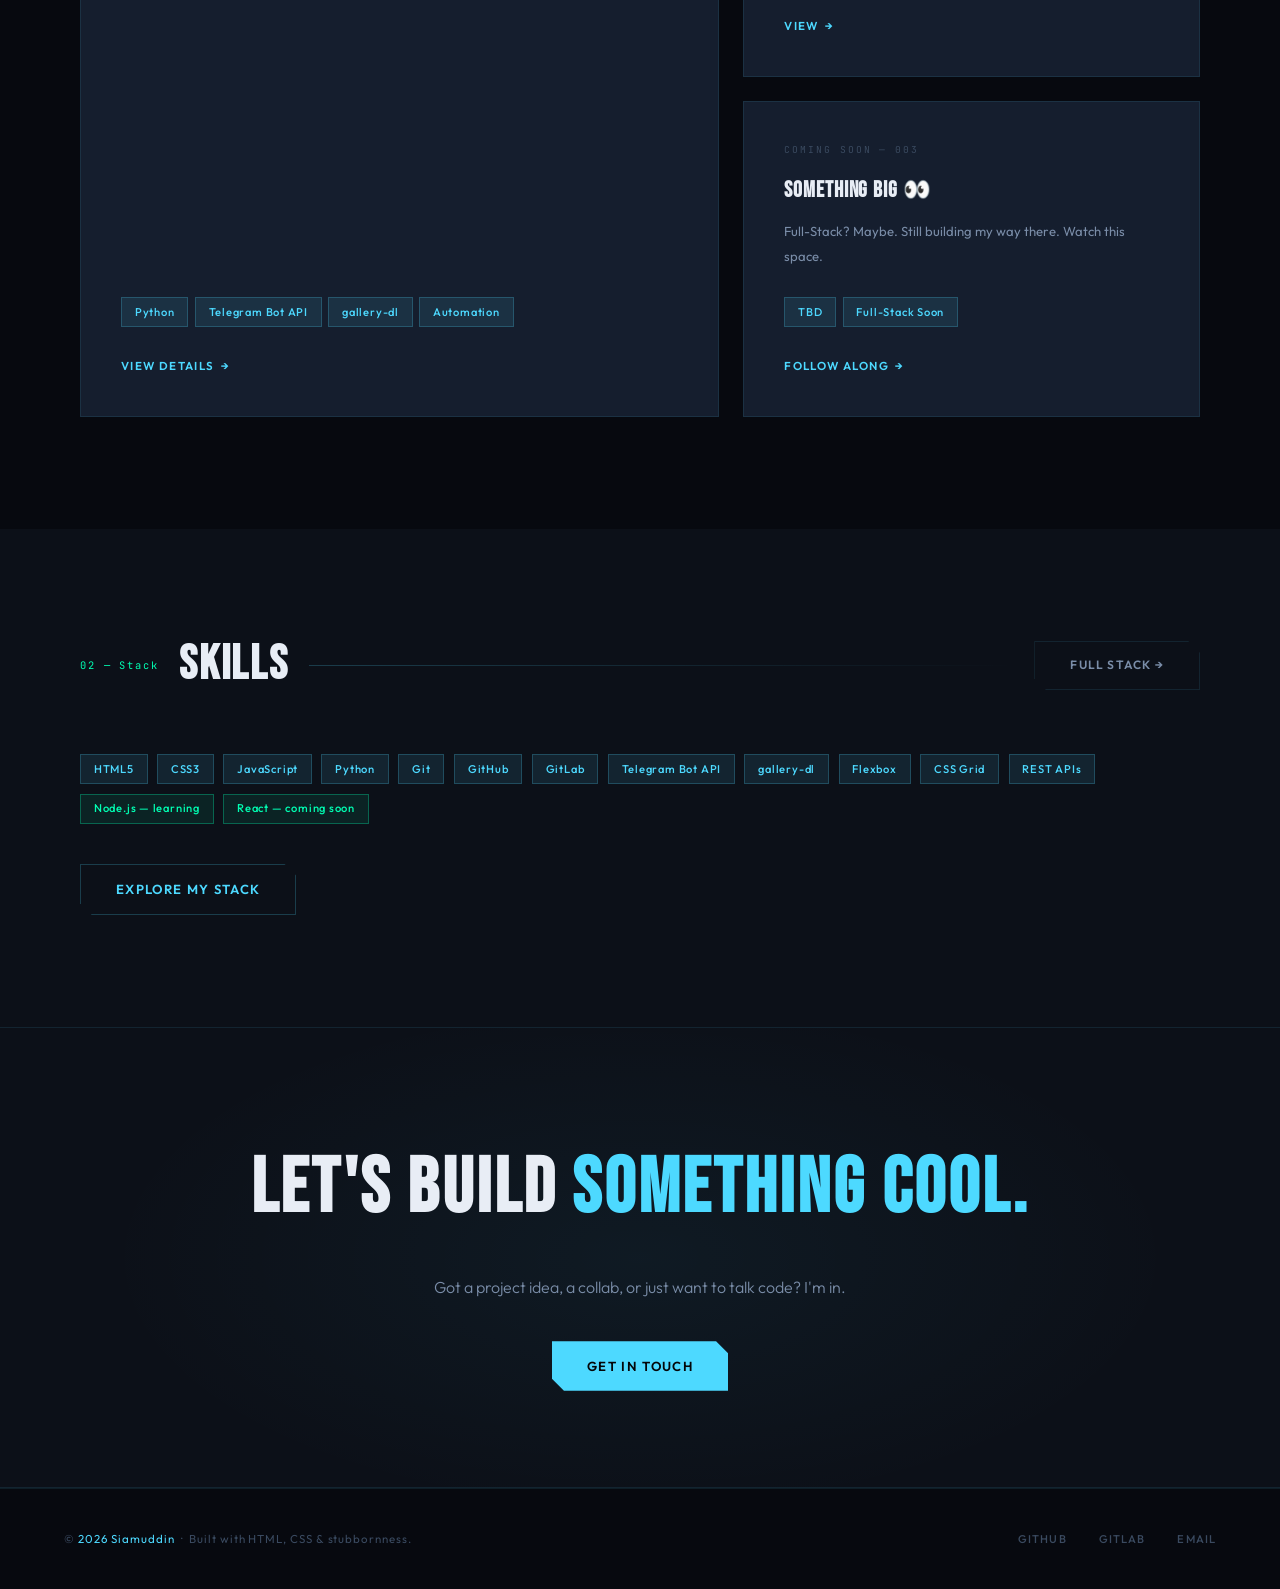
==== commit 54577559: "major update april 6-" ====
--- a/index.html
+++ b/index.html
@@ -1,941 +1,506 @@
 <!DOCTYPE html>
+<!--
+  index.html — HOMEPAGE
+  ─────────────────────
+  This is the FIRST page visitors see.
+  Sections:
+    • Navbar (from shared CSS/JS)
+    • Hero  — big cinematic intro with animated name
+    • Intro — short "who am I" snapshot
+    • Featured projects teaser (links to projects.html)
+    • Skills snapshot (links to skills.html)
+    • CTA banner
+    • Footer
+-->
 <html lang="en">
 <head>
-<meta charset="UTF-8">
-<meta name="viewport" content="width=device-width, initial-scale=1.0">
-<title>Siamuddin — Web Developer</title>
-<link rel="preconnect" href="https://fonts.googleapis.com">
-<link rel="preconnect" href="https://fonts.gstatic.com" crossorigin>
-<link href="https://fonts.googleapis.com/css2?family=Space+Mono:ital,wght@0,400;0,700;1,400&family=Syne:wght@400;600;700;800&display=swap" rel="stylesheet">
-<style>
-  *, *::before, *::after { margin: 0; padding: 0; box-sizing: border-box; }
-
-  :root {
-    --bg: #080b10;
-    --bg2: #0d1117;
-    --bg3: #111827;
-    --surface: #161d2b;
-    --border: rgba(99,195,255,0.12);
-    --border2: rgba(99,195,255,0.25);
-    --cyan: #63c3ff;
-    --cyan-dim: rgba(99,195,255,0.15);
-    --cyan-glow: rgba(99,195,255,0.07);
-    --text: #e8edf5;
-    --text2: #8a9ab5;
-    --text3: #4a5568;
-    --accent: #00f5c8;
-    --accent-dim: rgba(0,245,200,0.1);
-    --red: #ff4d6a;
-    --mono: 'Space Mono', monospace;
-    --display: 'Syne', sans-serif;
-  }
-
-  html { scroll-behavior: smooth; }
-
-  body {
-    background: var(--bg);
-    color: var(--text);
-    font-family: var(--mono);
-    overflow-x: hidden;
-    cursor: none;
-  }
-
-  /* CUSTOM CURSOR */
-  .cursor {
-    width: 8px; height: 8px;
-    background: var(--cyan);
-    border-radius: 50%;
-    position: fixed; top: 0; left: 0;
-    pointer-events: none; z-index: 9999;
-    transition: transform 0.1s ease;
-    mix-blend-mode: screen;
-  }
-  .cursor-ring {
-    width: 32px; height: 32px;
-    border: 1px solid rgba(99,195,255,0.5);
-    border-radius: 50%;
-    position: fixed; top: 0; left: 0;
-    pointer-events: none; z-index: 9998;
-    transition: transform 0.15s ease, width 0.2s, height 0.2s;
-    mix-blend-mode: screen;
-  }
-
-  /* SCANLINE OVERLAY */
-  body::before {
-    content: '';
-    position: fixed; inset: 0;
-    background: repeating-linear-gradient(
-      0deg,
-      transparent,
-      transparent 2px,
-      rgba(0,0,0,0.03) 2px,
-      rgba(0,0,0,0.03) 4px
-    );
-    pointer-events: none; z-index: 1000;
-  }
-
-  /* NOISE TEXTURE */
-  body::after {
-    content: '';
-    position: fixed; inset: 0;
-    background-image: url("data:image/svg+xml,%3Csvg viewBox='0 0 256 256' xmlns='http://www.w3.org/2000/svg'%3E%3Cfilter id='noise'%3E%3CfeTurbulence type='fractalNoise' baseFrequency='0.9' numOctaves='4' stitchTiles='stitch'/%3E%3C/filter%3E%3Crect width='100%25' height='100%25' filter='url(%23noise)' opacity='0.04'/%3E%3C/svg%3E");
-    pointer-events: none; z-index: 999; opacity: 0.4;
-  }
-
-  /* NAVBAR */
-  nav {
-    position: fixed; top: 0; width: 100%; z-index: 100;
-    padding: 1.25rem 4rem;
-    display: flex; align-items: center; justify-content: space-between;
-    background: rgba(8,11,16,0.85);
-    backdrop-filter: blur(20px);
-    border-bottom: 1px solid var(--border);
-  }
-  .nav-logo {
-    font-family: var(--display);
-    font-size: 1.1rem; font-weight: 800;
-    color: var(--cyan);
-    letter-spacing: 0.05em;
-    text-decoration: none;
-  }
-  .nav-logo span { color: var(--accent); }
-  .nav-links { display: flex; gap: 2.5rem; list-style: none; }
-  .nav-links a {
-    color: var(--text2); text-decoration: none;
-    font-size: 0.72rem; letter-spacing: 0.15em;
-    text-transform: uppercase;
-    transition: color 0.2s;
-    position: relative;
-  }
-  .nav-links a::after {
-    content: '';
-    position: absolute; bottom: -4px; left: 0;
-    width: 0; height: 1px;
-    background: var(--cyan);
-    transition: width 0.3s;
-  }
-  .nav-links a:hover { color: var(--cyan); }
-  .nav-links a:hover::after { width: 100%; }
-  .nav-status {
-    display: flex; align-items: center; gap: 0.5rem;
-    font-size: 0.65rem; color: var(--accent); letter-spacing: 0.1em;
-  }
-  .status-dot {
-    width: 6px; height: 6px; border-radius: 50%;
-    background: var(--accent);
-    animation: pulse-dot 2s ease-in-out infinite;
-  }
-  @keyframes pulse-dot {
-    0%,100% { opacity: 1; transform: scale(1); }
-    50% { opacity: 0.4; transform: scale(0.7); }
-  }
-
-  /* HERO */
-  .hero {
-    min-height: 100vh;
-    display: flex; align-items: center; justify-content: center;
-    padding: 8rem 4rem 4rem;
-    position: relative;
-    overflow: hidden;
-  }
-  .hero-grid-bg {
-    position: absolute; inset: 0;
-    background-image:
-      linear-gradient(rgba(99,195,255,0.04) 1px, transparent 1px),
-      linear-gradient(90deg, rgba(99,195,255,0.04) 1px, transparent 1px);
-    background-size: 60px 60px;
-    mask-image: radial-gradient(ellipse 80% 80% at 50% 50%, black 30%, transparent 100%);
-  }
-  .hero-glow {
-    position: absolute;
-    width: 600px; height: 600px;
-    border-radius: 50%;
-    background: radial-gradient(circle, rgba(99,195,255,0.06) 0%, transparent 70%);
-    top: 50%; left: 50%; transform: translate(-50%,-50%);
-    pointer-events: none;
-  }
-  .hero-content { position: relative; z-index: 2; max-width: 900px; width: 100%; }
-  .hero-eyebrow {
-    font-size: 0.7rem; letter-spacing: 0.3em;
-    color: var(--accent); text-transform: uppercase;
-    margin-bottom: 1.5rem;
-    display: flex; align-items: center; gap: 1rem;
-  }
-  .hero-eyebrow::before {
-    content: '';
-    display: block; width: 40px; height: 1px;
-    background: var(--accent);
-  }
-  .hero-name {
-    font-family: var(--display);
-    font-size: clamp(3.5rem, 9vw, 7.5rem);
-    font-weight: 800;
-    line-height: 0.95;
-    letter-spacing: -0.02em;
-    color: var(--text);
-    margin-bottom: 0.25rem;
-  }
-  .hero-name .line2 {
-    color: transparent;
-    -webkit-text-stroke: 1px rgba(99,195,255,0.5);
-  }
-  .hero-tagline {
-    font-size: clamp(0.8rem, 1.5vw, 1rem);
-    color: var(--text2); line-height: 1.8;
-    max-width: 480px; margin: 2rem 0 3rem;
-  }
-  .hero-tagline .highlight { color: var(--cyan); }
-  .hero-cta { display: flex; gap: 1rem; flex-wrap: wrap; }
-  .btn-primary {
-    padding: 0.8rem 2rem;
-    background: var(--cyan);
-    color: #000;
-    text-decoration: none;
-    font-family: var(--mono);
-    font-size: 0.75rem;
-    font-weight: 700;
-    letter-spacing: 0.1em;
-    text-transform: uppercase;
-    transition: all 0.2s;
-    clip-path: polygon(0 0, calc(100% - 10px) 0, 100% 10px, 100% 100%, 10px 100%, 0 calc(100% - 10px));
-  }
-  .btn-primary:hover { background: var(--accent); transform: translateY(-2px); }
-  .btn-outline {
-    padding: 0.8rem 2rem;
-    border: 1px solid var(--border2);
-    color: var(--cyan);
-    text-decoration: none;
-    font-family: var(--mono);
-    font-size: 0.75rem;
-    letter-spacing: 0.1em;
-    text-transform: uppercase;
-    transition: all 0.2s;
-    clip-path: polygon(0 0, calc(100% - 10px) 0, 100% 10px, 100% 100%, 10px 100%, 0 calc(100% - 10px));
-  }
-  .btn-outline:hover { background: var(--cyan-dim); border-color: var(--cyan); transform: translateY(-2px); }
-  .hero-scroll {
-    position: absolute; bottom: 2.5rem; left: 50%; transform: translateX(-50%);
-    display: flex; flex-direction: column; align-items: center; gap: 0.5rem;
-    font-size: 0.6rem; letter-spacing: 0.2em; color: var(--text3); text-transform: uppercase;
-    animation: float 3s ease-in-out infinite;
-  }
-  .scroll-line {
-    width: 1px; height: 40px;
-    background: linear-gradient(to bottom, var(--cyan), transparent);
-    animation: scroll-anim 2s ease-in-out infinite;
-  }
-  @keyframes float { 0%,100% { transform: translateX(-50%) translateY(0); } 50% { transform: translateX(-50%) translateY(6px); } }
-  @keyframes scroll-anim { 0% { transform: scaleY(0); transform-origin: top; } 50% { transform: scaleY(1); transform-origin: top; } 51% { transform-origin: bottom; } 100% { transform: scaleY(0); transform-origin: bottom; } }
-
-  /* SECTION LAYOUT */
-  section { padding: 7rem 4rem; position: relative; }
-  .section-header {
-    display: flex; align-items: center; gap: 1.5rem;
-    margin-bottom: 4rem;
-  }
-  .section-num {
-    font-size: 0.65rem; color: var(--accent);
-    letter-spacing: 0.2em;
-  }
-  .section-title {
-    font-family: var(--display);
-    font-size: clamp(1.8rem, 4vw, 2.8rem);
-    font-weight: 800; color: var(--text);
-    letter-spacing: -0.02em;
-  }
-  .section-line {
-    flex: 1; height: 1px;
-    background: linear-gradient(to right, var(--border2), transparent);
-  }
-  .container { max-width: 1100px; margin: 0 auto; }
-
-  /* ABOUT */
-  #about { background: var(--bg2); }
-  .about-grid {
-    display: grid;
-    grid-template-columns: 1fr 1fr;
-    gap: 5rem; align-items: center;
-  }
-  .about-text p {
-    font-size: 0.88rem; line-height: 2;
-    color: var(--text2); margin-bottom: 1.5rem;
-  }
-  .about-text p .highlight { color: var(--cyan); }
-  .about-text p strong { color: var(--text); font-weight: 700; }
-  .about-stats {
-    display: grid; grid-template-columns: 1fr 1fr;
-    gap: 1.5rem; margin-top: 3rem;
-  }
-  .stat-card {
-    padding: 1.5rem;
-    border: 1px solid var(--border);
-    background: var(--surface);
-    position: relative; overflow: hidden;
-    transition: border-color 0.3s;
-  }
-  .stat-card::before {
-    content: '';
-    position: absolute; top: 0; left: 0;
-    width: 100%; height: 2px;
-    background: linear-gradient(to right, var(--cyan), var(--accent));
-    transform: scaleX(0); transform-origin: left;
-    transition: transform 0.3s;
-  }
-  .stat-card:hover { border-color: var(--border2); }
-  .stat-card:hover::before { transform: scaleX(1); }
-  .stat-num {
-    font-family: var(--display);
-    font-size: 2.2rem; font-weight: 800;
-    color: var(--cyan); line-height: 1;
-  }
-  .stat-label { font-size: 0.65rem; color: var(--text3); letter-spacing: 0.15em; text-transform: uppercase; margin-top: 0.4rem; }
-  .about-visual {
-    position: relative;
-    display: flex; align-items: center; justify-content: center;
-  }
-  .code-window {
-    background: #0d1117;
-    border: 1px solid var(--border2);
-    width: 100%; font-size: 0.8rem;
-    overflow: hidden;
-  }
-  .code-titlebar {
-    background: var(--surface);
-    padding: 0.7rem 1rem;
-    display: flex; align-items: center; gap: 0.5rem;
-    border-bottom: 1px solid var(--border);
-  }
-  .dot { width: 10px; height: 10px; border-radius: 50%; }
-  .dot.r { background: #ff5f57; }
-  .dot.y { background: #febc2e; }
-  .dot.g { background: #28c840; }
-  .code-filename { font-size: 0.65rem; color: var(--text3); margin-left: 0.5rem; }
-  .code-body { padding: 1.5rem; line-height: 2; }
-  .code-body .ln { color: var(--text3); user-select: none; margin-right: 1.5rem; font-size: 0.7rem; }
-  .c-keyword { color: #c792ea; }
-  .c-string { color: #c3e88d; }
-  .c-var { color: var(--cyan); }
-  .c-comment { color: var(--text3); font-style: italic; }
-  .c-fn { color: #82aaff; }
-  .c-num { color: var(--accent); }
-
-  /* SKILLS */
-  #skills { background: var(--bg); }
-  .skills-grid {
-    display: grid;
-    grid-template-columns: repeat(auto-fit, minmax(280px, 1fr));
-    gap: 1.5rem;
-  }
-  .skill-category {
-    padding: 2rem;
-    border: 1px solid var(--border);
-    background: var(--surface);
-    transition: border-color 0.3s, transform 0.3s;
-    position: relative; overflow: hidden;
-  }
-  .skill-category::after {
-    content: '';
-    position: absolute; inset: 0;
-    background: linear-gradient(135deg, var(--cyan-glow) 0%, transparent 60%);
-    opacity: 0; transition: opacity 0.3s;
-  }
-  .skill-category:hover { border-color: var(--border2); transform: translateY(-4px); }
-  .skill-category:hover::after { opacity: 1; }
-  .skill-cat-title {
-    font-size: 0.65rem; letter-spacing: 0.2em;
-    color: var(--accent); text-transform: uppercase;
-    margin-bottom: 1.5rem;
-    display: flex; align-items: center; gap: 0.75rem;
-  }
-  .skill-cat-title::before {
-    content: ''; display: block;
-    width: 20px; height: 1px; background: var(--accent);
-  }
-  .skill-tags { display: flex; flex-wrap: wrap; gap: 0.5rem; }
-  .skill-tag {
-    padding: 0.4rem 0.85rem;
-    border: 1px solid var(--border2);
-    font-size: 0.72rem;
-    color: var(--text2);
-    background: rgba(99,195,255,0.04);
-    transition: all 0.2s;
-    letter-spacing: 0.05em;
-  }
-  .skill-tag:hover { border-color: var(--cyan); color: var(--cyan); background: var(--cyan-dim); }
-
-  /* PROJECTS */
-  #projects { background: var(--bg2); }
-  .projects-grid {
-    display: grid;
-    grid-template-columns: repeat(auto-fit, minmax(340px, 1fr));
-    gap: 1.5rem;
-  }
-  .project-card {
-    border: 1px solid var(--border);
-    background: var(--surface);
-    padding: 2rem;
-    transition: border-color 0.3s, transform 0.3s;
-    position: relative; overflow: hidden;
-    display: flex; flex-direction: column;
-  }
-  .project-card::before {
-    content: '';
-    position: absolute; top: 0; left: 0;
-    width: 100%; height: 2px;
-    background: linear-gradient(to right, var(--cyan), var(--accent));
-    transform: scaleX(0); transform-origin: left;
-    transition: transform 0.4s;
-  }
-  .project-card:hover { border-color: var(--border2); transform: translateY(-6px); }
-  .project-card:hover::before { transform: scaleX(1); }
-  .project-num {
-    font-size: 0.6rem; color: var(--text3);
-    letter-spacing: 0.2em; margin-bottom: 1.5rem;
-  }
-  .project-title {
-    font-family: var(--display);
-    font-size: 1.3rem; font-weight: 700;
-    color: var(--text); margin-bottom: 1rem;
-    letter-spacing: -0.01em;
-  }
-  .project-desc {
-    font-size: 0.78rem; line-height: 1.9;
-    color: var(--text2); margin-bottom: 1.5rem;
-    flex: 1;
-  }
-  .project-tech { display: flex; flex-wrap: wrap; gap: 0.4rem; margin-bottom: 1.5rem; }
-  .tech-pill {
-    padding: 0.25rem 0.65rem;
-    background: var(--cyan-dim);
-    border: 1px solid rgba(99,195,255,0.2);
-    font-size: 0.65rem; color: var(--cyan);
-    letter-spacing: 0.08em;
-  }
-  .project-links { display: flex; gap: 1rem; }
-  .project-link {
-    font-size: 0.68rem; color: var(--text2);
-    text-decoration: none; letter-spacing: 0.1em;
-    text-transform: uppercase;
-    transition: color 0.2s;
-    display: flex; align-items: center; gap: 0.4rem;
-  }
-  .project-link:hover { color: var(--cyan); }
-  .project-link::after { content: '→'; }
-
-  /* LEARNING JOURNEY */
-  #journey { background: var(--bg); }
-  .timeline { position: relative; padding-left: 2rem; }
-  .timeline::before {
-    content: '';
-    position: absolute; left: 0; top: 0; bottom: 0;
-    width: 1px;
-    background: linear-gradient(to bottom, var(--cyan), var(--accent), transparent);
-  }
-  .timeline-item {
-    padding: 0 0 3rem 2.5rem;
-    position: relative;
-  }
-  .timeline-item::before {
-    content: '';
-    position: absolute; left: -5px; top: 6px;
-    width: 10px; height: 10px;
-    border-radius: 50%;
-    background: var(--bg);
-    border: 1px solid var(--cyan);
-    transition: background 0.3s;
-  }
-  .timeline-item:hover::before { background: var(--cyan); }
-  .timeline-date {
-    font-size: 0.65rem; color: var(--accent);
-    letter-spacing: 0.15em; text-transform: uppercase;
-    margin-bottom: 0.5rem;
-  }
-  .timeline-title {
-    font-family: var(--display);
-    font-size: 1.1rem; font-weight: 700;
-    color: var(--text); margin-bottom: 0.5rem;
-  }
-  .timeline-desc {
-    font-size: 0.78rem; line-height: 1.9;
-    color: var(--text2);
-  }
-
-  /* CONTACT */
-  #contact {
-    background: var(--bg2);
-    text-align: center;
-  }
-  .contact-inner { max-width: 700px; margin: 0 auto; }
-  .contact-title {
-    font-family: var(--display);
-    font-size: clamp(2rem, 5vw, 3.5rem);
-    font-weight: 800; line-height: 1.1;
-    margin-bottom: 1.5rem;
-    color: var(--text);
-  }
-  .contact-title span { color: var(--cyan); }
-  .contact-sub {
-    font-size: 0.85rem; color: var(--text2);
-    line-height: 1.9; margin-bottom: 3rem;
-  }
-  .contact-grid {
-    display: flex; justify-content: center;
-    gap: 1rem; flex-wrap: wrap;
-    margin-bottom: 3rem;
-  }
-  .contact-item {
-    padding: 0.8rem 1.5rem;
-    border: 1px solid var(--border);
-    background: var(--surface);
-    display: flex; align-items: center; gap: 0.75rem;
-    text-decoration: none;
-    transition: border-color 0.3s, transform 0.2s;
-  }
-  .contact-item:hover { border-color: var(--border2); transform: translateY(-2px); }
-  .contact-item-label { font-size: 0.6rem; color: var(--text3); letter-spacing: 0.15em; text-transform: uppercase; }
-  .contact-item-value { font-size: 0.8rem; color: var(--cyan); }
-  .contact-cta {
-    display: inline-block;
-    padding: 1rem 3rem;
-    background: transparent;
-    border: 1px solid var(--cyan);
-    color: var(--cyan);
-    text-decoration: none;
-    font-family: var(--mono);
-    font-size: 0.78rem;
-    letter-spacing: 0.15em; text-transform: uppercase;
-    transition: all 0.3s;
-    position: relative; overflow: hidden;
-  }
-  .contact-cta::before {
-    content: '';
-    position: absolute; inset: 0;
-    background: var(--cyan);
-    transform: translateX(-100%);
-    transition: transform 0.3s;
-  }
-  .contact-cta span { position: relative; z-index: 1; }
-  .contact-cta:hover { color: #000; }
-  .contact-cta:hover::before { transform: translateX(0); }
-
-  /* FOOTER */
-  footer {
-    padding: 2rem 4rem;
-    border-top: 1px solid var(--border);
-    display: flex; align-items: center; justify-content: space-between;
-    background: var(--bg);
-  }
-  .footer-copy { font-size: 0.65rem; color: var(--text3); letter-spacing: 0.1em; }
-  .footer-copy span { color: var(--cyan); }
-  .footer-links { display: flex; gap: 2rem; }
-  .footer-links a {
-    font-size: 0.65rem; color: var(--text3);
-    text-decoration: none; letter-spacing: 0.1em; text-transform: uppercase;
-    transition: color 0.2s;
-  }
-  .footer-links a:hover { color: var(--cyan); }
-
-  /* ANIMATIONS */
-  .fade-in {
-    opacity: 0; transform: translateY(30px);
-    transition: opacity 0.7s ease, transform 0.7s ease;
-  }
-  .fade-in.visible { opacity: 1; transform: translateY(0); }
-
-  /* TYPEWRITER */
-  .typewriter {
-    overflow: hidden;
-    border-right: 2px solid var(--cyan);
-    white-space: nowrap;
-    animation: typing 3.5s steps(40) 0.5s both, blink 0.75s step-end infinite;
-    width: fit-content;
-  }
-  @keyframes typing { from { width: 0; } to { width: 100%; } }
-  @keyframes blink { from,to { border-color: transparent; } 50% { border-color: var(--cyan); } }
-
-  /* RESPONSIVE */
-  @media (max-width: 768px) {
-    nav { padding: 1rem 1.5rem; }
-    .nav-links { display: none; }
-    section { padding: 5rem 1.5rem; }
-    .hero { padding: 6rem 1.5rem 3rem; }
-    .about-grid { grid-template-columns: 1fr; gap: 3rem; }
-    footer { flex-direction: column; gap: 1rem; text-align: center; }
-  }
-
-  /* GLITCH EFFECT */
-  @keyframes glitch1 {
-    0%,90%,100% { clip-path: inset(0 0 100% 0); }
-    91% { clip-path: inset(10% 0 80% 0); transform: translateX(-3px); }
-    93% { clip-path: inset(40% 0 50% 0); transform: translateX(3px); }
-    95% { clip-path: inset(70% 0 20% 0); transform: translateX(-2px); }
-  }
-  .glitch { position: relative; }
-  .glitch::before, .glitch::after {
-    content: attr(data-text);
-    position: absolute; inset: 0;
-    font-family: var(--display); font-weight: 800;
-    font-size: inherit; line-height: inherit;
-    letter-spacing: inherit;
-  }
-  .glitch::before {
-    color: var(--red); left: 2px;
-    animation: glitch1 4s 1.5s infinite;
-  }
-  .glitch::after {
-    color: var(--cyan); left: -2px;
-    animation: glitch1 4s 2s infinite;
-  }
-</style>
+  <meta charset="UTF-8">
+  <meta name="viewport" content="width=device-width, initial-scale=1.0">
+
+  <!-- SEO / Social sharing -->
+  <title>Siamuddin — Web Developer</title>
+  <meta name="description" content="Self-taught full-stack developer learning through The Odin Project. Building cool websites, bots and web apps from Bangladesh.">
+
+  <!-- Shared stylesheet (variables, nav, footer, utilities) -->
+  <link rel="stylesheet" href="css/style.css">
+
+  <!-- Page-specific styles (only used on this page) -->
+  <style>
+    /* ── HERO ───────────────────────────────────────────────── */
+    .hero {
+      min-height: 100vh;
+      display: flex;
+      align-items: center;
+      padding: 9rem var(--sp-lg) 5rem;
+      position: relative;
+      overflow: hidden;
+    }
+
+    /* Subtle dot-grid background */
+    .hero-bg {
+      position: absolute; inset: 0;
+      background-image:
+        linear-gradient(var(--border) 1px, transparent 1px),
+        linear-gradient(90deg, var(--border) 1px, transparent 1px);
+      background-size: 60px 60px;
+      /* fade out towards the edges */
+      mask-image: radial-gradient(ellipse 80% 90% at 50% 50%, black 20%, transparent 100%);
+      pointer-events: none;
+    }
+
+    /* Large radial glow centred behind the text */
+    .hero-glow {
+      position: absolute;
+      width: 700px; height: 700px;
+      border-radius: 50%;
+      background: radial-gradient(circle, rgba(77,217,255,0.055) 0%, transparent 70%);
+      top: 50%; left: 40%;
+      transform: translate(-50%, -50%);
+      pointer-events: none;
+    }
+
+    .hero-content {
+      position: relative;
+      z-index: 2;
+      max-width: 1000px;
+    }
+
+    /* "DEVELOPER PORTFOLIO" label above the name */
+    .hero-eyebrow {
+      display: flex;
+      align-items: center;
+      gap: 0.85rem;
+      font-size: 0.72rem;
+      font-weight: 600;
+      letter-spacing: 0.3em;
+      text-transform: uppercase;
+      color: var(--accent);
+      margin-bottom: 1.6rem;
+    }
+    .hero-eyebrow::before {
+      content: '';
+      display: inline-block;
+      width: 44px; height: 1px;
+      background: var(--accent);
+    }
+
+    /* The giant name */
+    .hero-name {
+      font-family: var(--font-display);
+      font-size: clamp(5rem, 13vw, 10rem);
+      line-height: 0.9;
+      letter-spacing: 0.03em;
+      color: var(--text);
+      margin-bottom: 0.2rem;
+    }
+    /* Second line — outlined (ghost) text */
+    .hero-name .ghost {
+      display: block;
+      color: transparent;
+      -webkit-text-stroke: 1.5px rgba(77,217,255,0.35);
+    }
+
+    .hero-tagline {
+      max-width: 500px;
+      font-size: 1.05rem;
+      font-weight: 300;
+      line-height: 1.8;
+      color: var(--text2);
+      margin: 2.2rem 0 3rem;
+    }
+    .hero-tagline strong { color: var(--text); font-weight: 600; }
+
+    .hero-cta { display: flex; gap: 1rem; flex-wrap: wrap; }
+
+    /* Scroll indicator */
+    .hero-scroll {
+      position: absolute;
+      bottom: 2.5rem; left: 50%;
+      transform: translateX(-50%);
+      display: flex; flex-direction: column;
+      align-items: center; gap: 0.5rem;
+      font-size: 0.6rem;
+      letter-spacing: 0.22em;
+      text-transform: uppercase;
+      color: var(--text3);
+      animation: bob 3s ease-in-out infinite;
+    }
+    .scroll-bar {
+      width: 1px; height: 44px;
+      background: linear-gradient(to bottom, var(--cyan), transparent);
+    }
+    @keyframes bob {
+      0%,100% { transform: translateX(-50%) translateY(0); }
+      50%      { transform: translateX(-50%) translateY(7px); }
+    }
+
+    /* ── INTRO STRIP ─────────────────────────────────────────── */
+    .intro-strip {
+      padding: 4rem var(--sp-lg);
+      background: var(--bg2);
+      border-top: 1px solid var(--border);
+      border-bottom: 1px solid var(--border);
+    }
+    .intro-strip-inner {
+      max-width: 1120px; margin: 0 auto;
+      display: grid;
+      grid-template-columns: 1fr auto;
+      gap: 4rem;
+      align-items: center;
+    }
+    .intro-strip p {
+      font-size: 1.15rem;
+      font-weight: 300;
+      line-height: 1.9;
+      color: var(--text2);
+    }
+    .intro-strip p strong { color: var(--text); font-weight: 600; }
+    .intro-strip p .hl   { color: var(--cyan); font-weight: 500; }
+
+    /* Stat boxes */
+    .intro-stats {
+      display: flex; gap: 2.5rem;
+    }
+    .istat { text-align: center; }
+    .istat-num {
+      font-family: var(--font-display);
+      font-size: 3.5rem;
+      line-height: 1;
+      color: var(--cyan);
+    }
+    .istat-label {
+      font-size: 0.65rem;
+      font-weight: 500;
+      letter-spacing: 0.14em;
+      text-transform: uppercase;
+      color: var(--text3);
+      margin-top: 0.3rem;
+    }
+
+    /* ── FEATURED PROJECTS ───────────────────────────────────── */
+    .featured-grid {
+      display: grid;
+      grid-template-columns: 1.4fr 1fr;
+      gap: 1.5rem;
+    }
+    .project-card-main {
+      background: var(--surface);
+      border: 1px solid var(--border);
+      padding: 2.5rem;
+      position: relative; overflow: hidden;
+      transition: border-color 0.3s, transform 0.3s;
+      display: flex; flex-direction: column;
+    }
+    .project-card-main::before {
+      content: '';
+      position: absolute; top: 0; left: 0;
+      width: 100%; height: 2px;
+      background: linear-gradient(to right, var(--cyan), var(--accent));
+      transform: scaleX(0); transform-origin: left;
+      transition: transform 0.4s;
+    }
+    .project-card-main:hover {
+      border-color: var(--border2);
+      transform: translateY(-4px);
+    }
+    .project-card-main:hover::before { transform: scaleX(1); }
+
+    .proj-num {
+      font-family: var(--font-mono);
+      font-size: 0.6rem; color: var(--text3);
+      letter-spacing: 0.2em; margin-bottom: 1.4rem;
+    }
+    .proj-title {
+      font-family: var(--font-display);
+      font-size: 2rem; letter-spacing: 0.04em;
+      color: var(--text); margin-bottom: 1rem;
+      line-height: 1;
+    }
+    .proj-desc {
+      font-size: 0.88rem; line-height: 1.9;
+      color: var(--text2); flex: 1; margin-bottom: 1.8rem;
+    }
+    .proj-tags { display: flex; flex-wrap: wrap; gap: 0.4rem; margin-bottom: 1.8rem; }
+    .proj-link {
+      font-size: 0.72rem; font-weight: 600;
+      letter-spacing: 0.12em; text-transform: uppercase;
+      color: var(--cyan);
+      display: inline-flex; align-items: center; gap: 0.4rem;
+      transition: gap 0.2s;
+    }
+    .proj-link:hover { gap: 0.8rem; }
+    .proj-link::after { content: '→'; }
+
+    /* Secondary (smaller) project cards */
+    .project-stack {
+      display: flex; flex-direction: column; gap: 1.5rem;
+    }
+
+    /* ── SKILLS SNAPSHOT ─────────────────────────────────────── */
+    .skills-snap {
+      display: flex; flex-wrap: wrap; gap: 0.6rem;
+      margin-bottom: 2.5rem;
+    }
+
+    /* ── CTA BANNER ──────────────────────────────────────────── */
+    .cta-banner {
+      padding: 6rem var(--sp-lg);
+      background: var(--bg2);
+      text-align: center;
+      border-top: 1px solid var(--border);
+      border-bottom: 1px solid var(--border);
+      position: relative; overflow: hidden;
+    }
+    .cta-banner::before {
+      content: '';
+      position: absolute; inset: 0;
+      background: radial-gradient(ellipse 60% 80% at 50% 50%, rgba(77,217,255,0.05) 0%, transparent 70%);
+      pointer-events: none;
+    }
+    .cta-banner h2 {
+      font-family: var(--font-display);
+      font-size: clamp(2.5rem, 6vw, 5rem);
+      letter-spacing: 0.04em;
+      color: var(--text); margin-bottom: 1.2rem;
+      position: relative; z-index: 1;
+    }
+    .cta-banner h2 span { color: var(--cyan); }
+    .cta-banner p {
+      font-size: 1rem; font-weight: 300;
+      color: var(--text2); max-width: 480px;
+      margin: 0 auto 2.5rem;
+      position: relative; z-index: 1;
+    }
+    .cta-banner .btn { position: relative; z-index: 1; }
+
+    @media (max-width: 900px) {
+      .intro-strip-inner { grid-template-columns: 1fr; gap: 2rem; }
+      .intro-stats { justify-content: center; }
+      .featured-grid { grid-template-columns: 1fr; }
+    }
+  </style>
 </head>
 <body>
 
-<div class="cursor" id="cursor"></div>
-<div class="cursor-ring" id="cursor-ring"></div>
-
-<!-- NAV -->
-<nav>
-  <a class="nav-logo" href="#"><span>//</span> SIAM</a>
-  <ul class="nav-links">
-    <li><a href="#about">About</a></li>
-    <li><a href="#skills">Skills</a></li>
-    <li><a href="#projects">Projects</a></li>
-    <li><a href="#journey">Journey</a></li>
-    <li><a href="#contact">Contact</a></li>
-  </ul>
-  <div class="nav-status"><div class="status-dot"></div>OPEN TO WORK</div>
-</nav>
-
-<!-- HERO -->
-<section class="hero" id="home">
-  <div class="hero-grid-bg"></div>
-  <div class="hero-glow"></div>
-  <div class="hero-content">
-    <div class="hero-eyebrow">DEVELOPER PORTFOLIO</div>
-    <h1 class="hero-name">
-      <div class="glitch" data-text="SIAMUDDIN">SIAMUDDIN</div>
-      <div class="line2">THE WEB.</div>
-    </h1>
-    <p class="hero-tagline">
-      Learning <span class="highlight">Full-Stack Development</span> through The Odin Project —<br>
-      one commit at a time. Building cool websites. Breaking things. Fixing them.
-    </p>
-    <div class="hero-cta">
-      <a href="#projects" class="btn-primary">View My Work</a>
-      <a href="#contact" class="btn-outline">Get In Touch</a>
-    </div>
+  <!-- CURSOR ELEMENTS (drawn by JS) -->
+  <div class="cursor"></div>
+  <div class="cursor-ring"></div>
+
+  <!-- ── NAVBAR ─────────────────────────────────────────────── -->
+  <nav class="navbar">
+    <a class="nav-logo" href="index.html"><span>//</span> SIAM</a>
+
+    <ul class="nav-links">
+      <li><a href="index.html">Home</a></li>
+      <li><a href="pages/about.html">About</a></li>
+      <li><a href="pages/skills.html">Skills</a></li>
+      <li><a href="pages/projects.html">Projects</a></li>
+      <li><a href="pages/journey.html">Journey</a></li>
+      <li><a href="pages/blog.html">Blog</a></li>
+      <li><a href="pages/contact.html">Contact</a></li>
+    </ul>
+
+    <div class="nav-status">
+      <div class="status-dot"></div> Open to Work
+    </div>
+
+    <!-- Hamburger for mobile -->
+    <button class="nav-hamburger" aria-label="Menu">
+      <span></span><span></span><span></span>
+    </button>
+  </nav>
+
+  <!-- Mobile full-screen menu -->
+  <div class="nav-mobile">
+    <a href="index.html">Home</a>
+    <a href="pages/about.html">About</a>
+    <a href="pages/skills.html">Skills</a>
+    <a href="pages/projects.html">Projects</a>
+    <a href="pages/journey.html">Journey</a>
+    <a href="pages/blog.html">Blog</a>
+    <a href="pages/contact.html">Contact</a>
   </div>
-  <div class="hero-scroll">
-    <span>SCROLL</span>
-    <div class="scroll-line"></div>
+
+
+  <!-- ── HERO ───────────────────────────────────────────────── -->
+  <section class="hero">
+    <div class="hero-bg"></div>
+    <div class="hero-glow"></div>
+
+    <div class="hero-content">
+      <div class="hero-eyebrow">Developer Portfolio · Bangladesh</div>
+
+      <h1 class="hero-name">
+        SIAMUDDIN
+        <span class="ghost">THE WEB.</span>
+      </h1>
+
+      <p class="hero-tagline">
+        Learning <strong>Full-Stack Development</strong> through The Odin Project —
+        building bots, websites and cool things on the internet,
+        one commit at a time.
+      </p>
+
+      <div class="hero-cta">
+        <a href="pages/projects.html" class="btn btn-primary">View My Work</a>
+        <a href="pages/contact.html"  class="btn btn-outline">Get In Touch</a>
+      </div>
+    </div>
+
+    <div class="hero-scroll">
+      <span>Scroll</span>
+      <div class="scroll-bar"></div>
+    </div>
+  </section>
+
+
+  <!-- ── INTRO STRIP ────────────────────────────────────────── -->
+  <div class="intro-strip reveal">
+    <div class="intro-strip-inner">
+      <p>
+        Hey — I'm <strong>Siamuddin</strong>, a self-taught developer from
+        <span class="hl">Bangladesh 🇧🇩</span> grinding through
+        <strong>The Odin Project</strong> curriculum. My goal is to become a
+        full-stack developer who builds fast, clean, and genuinely useful things
+        on the web. Right now I'm learning to make the stack
+        <span class="hl">less empty</span>.
+      </p>
+      <div class="intro-stats">
+        <div class="istat">
+          <div class="istat-num">1+</div>
+          <div class="istat-label">Projects</div>
+        </div>
+        <div class="istat">
+          <div class="istat-num">∞</div>
+          <div class="istat-label">To Learn</div>
+        </div>
+        <div class="istat">
+          <div class="istat-num">0</div>
+          <div class="istat-label">Plans to Stop</div>
+        </div>
+      </div>
+    </div>
   </div>
-</section>
-
-<!-- ABOUT -->
-<section id="about">
-  <div class="container">
-    <div class="section-header">
-      <span class="section-num">01.</span>
-      <h2 class="section-title">About Me</h2>
-      <div class="section-line"></div>
-    </div>
-    <div class="about-grid">
-      <div class="about-text fade-in">
-        <p>Hey — I'm <strong>Siamuddin</strong>, a self-taught developer currently deep in <span class="highlight">The Odin Project</span> curriculum. I'm based in Bangladesh, learning to turn ideas into real things on the web.</p>
-        <p>My goal? Become a <strong>full-stack developer</strong> who builds fast, clean, and useful websites. Right now I'm grinding through HTML, CSS, JavaScript — and I'm not stopping until the stack is full.</p>
-        <p>When I'm not coding, I'm probably tinkering with bots, automating something, or figuring out how to make <span class="highlight">two tools talk to each other</span>.</p>
-        <div class="about-stats">
-          <div class="stat-card">
-            <div class="stat-num">TOP</div>
-            <div class="stat-label">The Odin Project</div>
+
+
+  <!-- ── FEATURED PROJECTS ──────────────────────────────────── -->
+  <section class="section">
+    <div class="container">
+      <div class="section-header">
+        <span class="section-num">01 — Featured</span>
+        <h2 class="section-title">Projects</h2>
+        <div class="section-rule"></div>
+        <a href="pages/projects.html" class="btn btn-ghost">All Projects →</a>
+      </div>
+
+      <div class="featured-grid">
+        <!-- Main featured project -->
+        <div class="project-card-main reveal">
+          <div class="proj-num">PROJECT — 001 / FEATURED</div>
+          <h3 class="proj-title">Telegram Media Bot</h3>
+          <p class="proj-desc">
+            A Telegram bot that bridges two powerful tools —
+            <strong>gallery-dl</strong> and the <strong>Telegram Bot API</strong>.
+            Users send a link; the bot downloads media from dozens of websites
+            and delivers it straight to the chat. Zero extra apps, one command.
+          </p>
+          <div class="proj-tags">
+            <span class="tag">Python</span>
+            <span class="tag">Telegram Bot API</span>
+            <span class="tag">gallery-dl</span>
+            <span class="tag">Automation</span>
           </div>
-          <div class="stat-card">
-            <div class="stat-num">1+</div>
-            <div class="stat-label">Live Projects</div>
+          <a href="pages/projects.html" class="proj-link">View Details</a>
+        </div>
+
+        <!-- Side stack -->
+        <div class="project-stack">
+          <div class="project-card-main reveal reveal-delay-1">
+            <div class="proj-num">PROJECT — 002</div>
+            <h3 class="proj-title" style="font-size:1.4rem;">Odin Foundations</h3>
+            <p class="proj-desc" style="font-size:0.82rem;">
+              Projects built during The Odin Project foundations path —
+              landing pages, games, and interactive DOM projects.
+            </p>
+            <div class="proj-tags">
+              <span class="tag">HTML</span>
+              <span class="tag">CSS</span>
+              <span class="tag">JavaScript</span>
+            </div>
+            <a href="pages/projects.html" class="proj-link">View</a>
           </div>
-          <div class="stat-card">
-            <div class="stat-num">∞</div>
-            <div class="stat-label">Things to Learn</div>
-          </div>
-          <div class="stat-card">
-            <div class="stat-num">0</div>
-            <div class="stat-label">Plans to Stop</div>
+
+          <div class="project-card-main reveal reveal-delay-2">
+            <div class="proj-num">COMING SOON — 003</div>
+            <h3 class="proj-title" style="font-size:1.4rem;">Something Big 👀</h3>
+            <p class="proj-desc" style="font-size:0.82rem;">
+              Full-Stack? Maybe. Still building my way there. Watch this space.
+            </p>
+            <div class="proj-tags">
+              <span class="tag">TBD</span>
+              <span class="tag">Full-Stack Soon</span>
+            </div>
+            <a href="pages/contact.html" class="proj-link">Follow Along</a>
           </div>
         </div>
       </div>
-      <div class="about-visual fade-in">
-        <div class="code-window">
-          <div class="code-titlebar">
-            <div class="dot r"></div><div class="dot y"></div><div class="dot g"></div>
-            <span class="code-filename">siamuddin.js</span>
-          </div>
-          <div class="code-body">
-            <div><span class="ln">01</span><span class="c-keyword">const</span> <span class="c-var">developer</span> = {</div>
-            <div><span class="ln">02</span>  <span class="c-fn">name</span>: <span class="c-string">"Siamuddin"</span>,</div>
-            <div><span class="ln">03</span>  <span class="c-fn">location</span>: <span class="c-string">"Bangladesh 🇧🇩"</span>,</div>
-            <div><span class="ln">04</span>  <span class="c-fn">learning</span>: <span class="c-string">"Full-Stack"</span>,</div>
-            <div><span class="ln">05</span>  <span class="c-fn">via</span>: <span class="c-string">"The Odin Project"</span>,</div>
-            <div><span class="ln">06</span>  <span class="c-fn">skills</span>: [<span class="c-string">"HTML"</span>, <span class="c-string">"CSS"</span>,</div>
-            <div><span class="ln">07</span>           <span class="c-string">"JavaScript"</span>, <span class="c-string">"Git"</span>],</div>
-            <div><span class="ln">08</span>  <span class="c-fn">goal</span>: <span class="c-string">"Build cool websites"</span>,</div>
-            <div><span class="ln">09</span>  <span class="c-fn">available</span>: <span class="c-num">true</span>,</div>
-            <div><span class="ln">10</span>};</div>
-            <div><span class="ln">11</span></div>
-            <div><span class="ln">12</span><span class="c-comment">// still loading... 🚀</span></div>
-          </div>
-        </div>
+    </div>
+  </section>
+
+
+  <!-- ── SKILLS SNAPSHOT ────────────────────────────────────── -->
+  <section class="section section--alt">
+    <div class="container">
+      <div class="section-header">
+        <span class="section-num">02 — Stack</span>
+        <h2 class="section-title">Skills</h2>
+        <div class="section-rule"></div>
+        <a href="pages/skills.html" class="btn btn-ghost">Full Stack →</a>
       </div>
-    </div>
+      <div class="skills-snap reveal">
+        <span class="tag">HTML5</span>
+        <span class="tag">CSS3</span>
+        <span class="tag">JavaScript</span>
+        <span class="tag">Python</span>
+        <span class="tag">Git</span>
+        <span class="tag">GitHub</span>
+        <span class="tag">GitLab</span>
+        <span class="tag">Telegram Bot API</span>
+        <span class="tag">gallery-dl</span>
+        <span class="tag">Flexbox</span>
+        <span class="tag">CSS Grid</span>
+        <span class="tag">REST APIs</span>
+        <span class="tag tag--accent">Node.js — learning</span>
+        <span class="tag tag--accent">React — coming soon</span>
+      </div>
+      <a href="pages/skills.html" class="btn btn-outline reveal">Explore My Stack</a>
+    </div>
+  </section>
+
+
+  <!-- ── CTA BANNER ─────────────────────────────────────────── -->
+  <div class="cta-banner reveal">
+    <h2>Let's Build <span>Something Cool.</span></h2>
+    <p>Got a project idea, a collab, or just want to talk code? I'm in.</p>
+    <a href="pages/contact.html" class="btn btn-primary">Get In Touch</a>
   </div>
-</section>
-
-<!-- SKILLS -->
-<section id="skills">
-  <div class="container">
-    <div class="section-header">
-      <span class="section-num">02.</span>
-      <h2 class="section-title">Skills & Stack</h2>
-      <div class="section-line"></div>
-    </div>
-    <div class="skills-grid">
-      <div class="skill-category fade-in">
-        <div class="skill-cat-title">Frontend</div>
-        <div class="skill-tags">
-          <span class="skill-tag">HTML5</span>
-          <span class="skill-tag">CSS3</span>
-          <span class="skill-tag">JavaScript</span>
-          <span class="skill-tag">Flexbox</span>
-          <span class="skill-tag">CSS Grid</span>
-          <span class="skill-tag">Responsive Design</span>
-        </div>
-      </div>
-      <div class="skill-category fade-in">
-        <div class="skill-cat-title">Tools & Workflow</div>
-        <div class="skill-tags">
-          <span class="skill-tag">Git</span>
-          <span class="skill-tag">GitHub</span>
-          <span class="skill-tag">GitLab</span>
-          <span class="skill-tag">VS Code</span>
-          <span class="skill-tag">Command Line</span>
-          <span class="skill-tag">npm</span>
-        </div>
-      </div>
-      <div class="skill-category fade-in">
-        <div class="skill-cat-title">APIs & Automation</div>
-        <div class="skill-tags">
-          <span class="skill-tag">Telegram Bot API</span>
-          <span class="skill-tag">gallery-dl</span>
-          <span class="skill-tag">Python</span>
-          <span class="skill-tag">REST APIs</span>
-          <span class="skill-tag">Shell Scripting</span>
-        </div>
-      </div>
-      <div class="skill-category fade-in">
-        <div class="skill-cat-title">Learning Next</div>
-        <div class="skill-tags">
-          <span class="skill-tag">Node.js</span>
-          <span class="skill-tag">React</span>
-          <span class="skill-tag">SQL</span>
-          <span class="skill-tag">Backend Dev</span>
-          <span class="skill-tag">Full-Stack 🔜</span>
-        </div>
-      </div>
-    </div>
-  </div>
-</section>
-
-<!-- PROJECTS -->
-<section id="projects">
-  <div class="container">
-    <div class="section-header">
-      <span class="section-num">03.</span>
-      <h2 class="section-title">Projects</h2>
-      <div class="section-line"></div>
-    </div>
-    <div class="projects-grid">
-      <div class="project-card fade-in">
-        <div class="project-num">PROJECT — 001</div>
-        <h3 class="project-title">Telegram Media Bot</h3>
-        <p class="project-desc">
-          A Telegram bot that combines two powerful tools — <strong>gallery-dl</strong> and the
-          <strong>Telegram Bot API</strong> — to let users download media from dozens of websites
-          directly into their Telegram chat. One command, zero hassle.
-        </p>
-        <div class="project-tech">
-          <span class="tech-pill">Python</span>
-          <span class="tech-pill">Telegram Bot API</span>
-          <span class="tech-pill">gallery-dl</span>
-          <span class="tech-pill">Automation</span>
-        </div>
-        <div class="project-links">
-          <a href="https://github.com/siamuddin" target="_blank" class="project-link">View on GitHub</a>
-        </div>
-      </div>
-      <div class="project-card fade-in">
-        <div class="project-num">PROJECT — 002</div>
-        <h3 class="project-title">Odin Foundations Projects</h3>
-        <p class="project-desc">
-          A collection of projects built while working through <strong>The Odin Project</strong>
-          foundations curriculum — including landing pages, Rock Paper Scissors, Etch-a-Sketch,
-          and calculator. Each one a step forward.
-        </p>
-        <div class="project-tech">
-          <span class="tech-pill">HTML</span>
-          <span class="tech-pill">CSS</span>
-          <span class="tech-pill">JavaScript</span>
-          <span class="tech-pill">DOM API</span>
-        </div>
-        <div class="project-links">
-          <a href="https://github.com/siamuddin" target="_blank" class="project-link">View on GitHub</a>
-        </div>
-      </div>
-      <div class="project-card fade-in">
-        <div class="project-num">COMING SOON — 003</div>
-        <h3 class="project-title">Something Big 👀</h3>
-        <p class="project-desc">
-          Full-Stack? Maybe. I'm still building my way there. Whatever comes next will be
-          bigger, more complex, and definitely <strong>cooler</strong>. Stay tuned.
-        </p>
-        <div class="project-tech">
-          <span class="tech-pill">???</span>
-          <span class="tech-pill">Full-Stack Soon</span>
-          <span class="tech-pill">TBD</span>
-        </div>
-        <div class="project-links">
-          <a href="#contact" class="project-link">Watch This Space</a>
-        </div>
-      </div>
-    </div>
-  </div>
-</section>
-
-<!-- JOURNEY -->
-<section id="journey">
-  <div class="container">
-    <div class="section-header">
-      <span class="section-num">04.</span>
-      <h2 class="section-title">Learning Journey</h2>
-      <div class="section-line"></div>
-    </div>
-    <div class="timeline">
-      <div class="timeline-item fade-in">
-        <div class="timeline-date">The Beginning</div>
-        <div class="timeline-title">Discovered The Odin Project</div>
-        <div class="timeline-desc">Found one of the best free full-stack curricula on the internet. Started from zero — HTML, how the web works, how browsers render pages. The foundation.</div>
-      </div>
-      <div class="timeline-item fade-in">
-        <div class="timeline-date">Foundations</div>
-        <div class="timeline-title">HTML, CSS & JavaScript Basics</div>
-        <div class="timeline-desc">Built my first real projects — landing pages, interactive UIs, DOM manipulation. Learned Git and pushed my first commits to GitHub. Every bug was a lesson.</div>
-      </div>
-      <div class="timeline-item fade-in">
-        <div class="timeline-date">First Real Project</div>
-        <div class="timeline-title">Built a Telegram Bot</div>
-        <div class="timeline-desc">Stepped outside the curriculum and built something real — a Telegram bot combining gallery-dl and the Telegram Bot API. Proved I can learn and ship independently.</div>
-      </div>
-      <div class="timeline-item fade-in">
-        <div class="timeline-date">Right Now</div>
-        <div class="timeline-title">Levelling Up — Full-Stack Incoming</div>
-        <div class="timeline-desc">Deep in JavaScript fundamentals, working towards Node.js and React. The stack won't be empty for long. Every line of code gets me closer.</div>
-      </div>
-    </div>
-  </div>
-</section>
-
-<!-- CONTACT -->
-<section id="contact">
-  <div class="container">
-    <div class="contact-inner">
-      <div class="section-header" style="justify-content:center; text-align:center;">
-        <span class="section-num">05.</span>
-        <h2 class="section-title">Contact</h2>
-      </div>
-      <h2 class="contact-title fade-in">Let's Build<br><span>Something Cool.</span></h2>
-      <p class="contact-sub fade-in">
-        I'm always up for interesting projects, collaborations, or just a good
-        conversation about code. Drop me a message.
-      </p>
-      <div class="contact-grid fade-in">
-        <a href="mailto:shelve-clock-corny@duck.com" class="contact-item">
-          <div>
-            <div class="contact-item-label">Email</div>
-            <div class="contact-item-value">shelve-clock-corny@duck.com</div>
-          </div>
-        </a>
-        <a href="https://github.com/siamuddin" target="_blank" class="contact-item">
-          <div>
-            <div class="contact-item-label">GitHub</div>
-            <div class="contact-item-value">github.com/siamuddin</div>
-          </div>
-        </a>
-        <a href="https://gitlab.com/siamuddin" target="_blank" class="contact-item">
-          <div>
-            <div class="contact-item-label">GitLab</div>
-            <div class="contact-item-value">gitlab.com/siamuddin</div>
-          </div>
-        </a>
-      </div>
-      <a href="mailto:shelve-clock-corny@duck.com" class="contact-cta fade-in">
-        <span>Send Me a Message</span>
-      </a>
-    </div>
-  </div>
-</section>
-
-<!-- FOOTER -->
-<footer>
-  <div class="footer-copy">© 2025 <span>Siamuddin</span> — Built with HTML, CSS & stubbornness.</div>
-  <div class="footer-links">
-    <a href="https://github.com/siamuddin" target="_blank">GitHub</a>
-    <a href="https://gitlab.com/siamuddin" target="_blank">GitLab</a>
-    <a href="mailto:shelve-clock-corny@duck.com">Email</a>
-  </div>
-</footer>
-
-<script>
-  // Custom cursor
-  const cursor = document.getElementById('cursor');
-  const ring = document.getElementById('cursor-ring');
-  let mx = 0, my = 0, rx = 0, ry = 0;
-  document.addEventListener('mousemove', e => {
-    mx = e.clientX; my = e.clientY;
-    cursor.style.transform = `translate(${mx - 4}px, ${my - 4}px)`;
-  });
-  function animRing() {
-    rx += (mx - rx) * 0.12;
-    ry += (my - ry) * 0.12;
-    ring.style.transform = `translate(${rx - 16}px, ${ry - 16}px)`;
-    requestAnimationFrame(animRing);
-  }
-  animRing();
-  document.querySelectorAll('a, button').forEach(el => {
-    el.addEventListener('mouseenter', () => ring.style.transform += ' scale(1.8)');
-    el.addEventListener('mouseleave', () => {});
-  });
-
-  // Scroll animations
-  const observer = new IntersectionObserver(entries => {
-    entries.forEach((entry, i) => {
-      if (entry.isIntersecting) {
-        setTimeout(() => entry.target.classList.add('visible'), i * 80);
-        observer.unobserve(entry.target);
-      }
-    });
-  }, { threshold: 0.15 });
-  document.querySelectorAll('.fade-in').forEach(el => observer.observe(el));
-
-  // Active nav link
-  const sections = document.querySelectorAll('section[id]');
-  const navLinks = document.querySelectorAll('.nav-links a');
-  window.addEventListener('scroll', () => {
-    let current = '';
-    sections.forEach(s => {
-      if (window.scrollY >= s.offsetTop - 200) current = s.id;
-    });
-    navLinks.forEach(a => {
-      a.style.color = a.getAttribute('href') === '#' + current ? 'var(--cyan)' : '';
-    });
-  });
-</script>
+
+
+  <!-- ── FOOTER ─────────────────────────────────────────────── -->
+  <footer>
+    <div class="footer-left">
+      © <span id="footer-year"></span> <span>Siamuddin</span>
+      &nbsp;·&nbsp; Built with HTML, CSS & stubbornness.
+    </div>
+    <div class="footer-right">
+      <a href="https://github.com/siamuddin"  target="_blank" rel="noopener">GitHub</a>
+      <a href="https://gitlab.com/siamuddin"  target="_blank" rel="noopener">GitLab</a>
+      <a href="mailto:shelve-clock-corny@duck.com">Email</a>
+    </div>
+  </footer>
+
+
+  <!-- Shared JS (cursor, mobile menu, scroll reveals) -->
+  <script src="js/main.js"></script>
 </body>
 </html>
--- a/css/style.css
+++ b/css/style.css
@@ -0,0 +1,565 @@
+/* ============================================================
+   SIAMUDDIN PORTFOLIO — SHARED STYLESHEET
+   style.css
+   
+   This file is loaded by EVERY page on the site.
+   It contains:
+     1. Google Font imports
+     2. CSS Variables (colours, spacing, fonts)
+     3. Reset / base styles
+     4. Navigation bar
+     5. Footer
+     6. Reusable utility classes
+     7. Scroll & fade-in animations
+     8. Custom cursor
+     9. Responsive / mobile rules
+   ============================================================ */
+
+
+/* ── 1. FONTS ──────────────────────────────────────────────── */
+/* 
+  Bebas Neue  → big, tall, cinematic display headings
+  Outfit      → clean, modern body + UI text (much taller than Space Mono)
+  JetBrains Mono → code snippets only
+*/
+@import url('https://fonts.googleapis.com/css2?family=Bebas+Neue&family=Outfit:wght@300;400;500;600;700&family=JetBrains+Mono:ital,wght@0,400;0,600;1,400&display=swap');
+
+
+/* ── 2. CSS VARIABLES ──────────────────────────────────────── */
+/*
+  All colours and sizes live here as "variables".
+  Change one value here → it updates the whole site instantly.
+  Syntax: var(--name)  to USE a variable anywhere in CSS.
+*/
+:root {
+  /* Background layers (darkest → lighter) */
+  --bg:        #07090f;   /* page background */
+  --bg2:       #0c1018;   /* alternating sections */
+  --bg3:       #111827;   /* cards / surfaces */
+  --surface:   #151e2e;   /* elevated panels */
+
+  /* Brand colours */
+  --cyan:      #4dd9ff;   /* primary accent */
+  --cyan-dim:  rgba(77,217,255,0.10);
+  --cyan-glow: rgba(77,217,255,0.05);
+  --accent:    #00ffb3;   /* secondary accent (mint green) */
+  --red:       #ff4d6a;   /* danger / glitch */
+
+  /* Border colours (low opacity so they feel subtle) */
+  --border:    rgba(77,217,255,0.10);
+  --border2:   rgba(77,217,255,0.22);
+
+  /* Text shades */
+  --text:      #e8edf5;   /* primary text */
+  --text2:     #7a8da8;   /* secondary / muted */
+  --text3:     #3a4a60;   /* very muted / labels */
+
+  /* Font stacks */
+  --font-display: 'Bebas Neue', sans-serif;   /* headings */
+  --font-body:    'Outfit', sans-serif;        /* body text */
+  --font-mono:    'JetBrains Mono', monospace; /* code */
+
+  /* Spacing scale */
+  --sp-xs: 0.5rem;
+  --sp-sm: 1rem;
+  --sp-md: 2rem;
+  --sp-lg: 4rem;
+  --sp-xl: 7rem;
+}
+
+
+/* ── 3. RESET & BASE ───────────────────────────────────────── */
+/*
+  "Reset" means removing browser default styles so every browser
+  looks the same. box-sizing: border-box makes width/height
+  calculations include padding (much easier to work with).
+*/
+*, *::before, *::after {
+  margin: 0;
+  padding: 0;
+  box-sizing: border-box;
+}
+
+html {
+  scroll-behavior: smooth; /* smooth scrolling when clicking anchor links */
+  font-size: 16px;
+}
+
+body {
+  background: var(--bg);
+  color: var(--text);
+  font-family: var(--font-body);
+  font-size: 1rem;
+  line-height: 1.7;
+  overflow-x: hidden; /* prevent horizontal scroll from animations */
+  cursor: none;       /* hide default cursor; we draw our own below */
+}
+
+/* Links reset */
+a { color: inherit; text-decoration: none; }
+img { display: block; max-width: 100%; }
+ul, ol { list-style: none; }
+button { cursor: none; border: none; background: none; font-family: inherit; }
+
+
+/* ── 4. CUSTOM CURSOR ──────────────────────────────────────── */
+/*
+  Two elements: a small dot that follows the mouse instantly,
+  and a larger ring that "lags" behind using JS lerp animation.
+  mix-blend-mode: screen makes them glow on dark backgrounds.
+*/
+.cursor {
+  width: 8px; height: 8px;
+  background: var(--cyan);
+  border-radius: 50%;
+  position: fixed; top: 0; left: 0;
+  pointer-events: none;
+  z-index: 9999;
+  mix-blend-mode: screen;
+}
+.cursor-ring {
+  width: 36px; height: 36px;
+  border: 1px solid rgba(77,217,255,0.45);
+  border-radius: 50%;
+  position: fixed; top: 0; left: 0;
+  pointer-events: none;
+  z-index: 9998;
+  transition: width 0.2s, height 0.2s, border-color 0.2s;
+  mix-blend-mode: screen;
+}
+/* Make ring bigger when hovering interactive elements */
+body.cursor-hover .cursor-ring {
+  width: 56px; height: 56px;
+  border-color: rgba(77,217,255,0.7);
+}
+
+
+/* ── 5. SCANLINE OVERLAY ───────────────────────────────────── */
+/*
+  A subtle texture layered over everything — gives a retro
+  CRT-monitor feel. pointer-events: none means clicks pass through it.
+*/
+body::before {
+  content: '';
+  position: fixed; inset: 0;
+  background: repeating-linear-gradient(
+    0deg,
+    transparent, transparent 2px,
+    rgba(0,0,0,0.025) 2px, rgba(0,0,0,0.025) 4px
+  );
+  pointer-events: none;
+  z-index: 1000;
+}
+
+
+/* ── 6. NAVIGATION ─────────────────────────────────────────── */
+/*
+  Fixed navbar — stays at the top while you scroll.
+  backdrop-filter: blur() creates the frosted-glass effect.
+*/
+.navbar {
+  position: fixed;
+  top: 0; left: 0; right: 0;
+  z-index: 500;
+  padding: 1.1rem 4rem;
+  display: flex;
+  align-items: center;
+  justify-content: space-between;
+  background: rgba(7,9,15,0.82);
+  backdrop-filter: blur(24px);
+  -webkit-backdrop-filter: blur(24px);
+  border-bottom: 1px solid var(--border);
+  transition: padding 0.3s;
+}
+
+/* Logo */
+.nav-logo {
+  font-family: var(--font-display);
+  font-size: 1.6rem;
+  letter-spacing: 0.06em;
+  color: var(--cyan);
+  line-height: 1;
+}
+.nav-logo span { color: var(--accent); }
+
+/* Nav links (desktop) */
+.nav-links {
+  display: flex;
+  align-items: center;
+  gap: 2.5rem;
+}
+.nav-links a {
+  font-family: var(--font-body);
+  font-size: 0.78rem;
+  font-weight: 500;
+  letter-spacing: 0.12em;
+  text-transform: uppercase;
+  color: var(--text2);
+  transition: color 0.25s;
+  position: relative;
+}
+/* Underline that slides in on hover */
+.nav-links a::after {
+  content: '';
+  position: absolute;
+  bottom: -4px; left: 0;
+  width: 0; height: 1px;
+  background: var(--cyan);
+  transition: width 0.3s ease;
+}
+.nav-links a:hover,
+.nav-links a.active { color: var(--cyan); }
+.nav-links a:hover::after,
+.nav-links a.active::after { width: 100%; }
+
+/* Status pill top-right */
+.nav-status {
+  display: flex;
+  align-items: center;
+  gap: 0.5rem;
+  font-size: 0.68rem;
+  font-weight: 500;
+  letter-spacing: 0.1em;
+  color: var(--accent);
+  text-transform: uppercase;
+}
+.status-dot {
+  width: 7px; height: 7px;
+  border-radius: 50%;
+  background: var(--accent);
+  animation: blink-dot 2.2s ease-in-out infinite;
+}
+@keyframes blink-dot {
+  0%,100% { opacity: 1; }
+  50%      { opacity: 0.3; }
+}
+
+/* Hamburger (mobile) */
+.nav-hamburger {
+  display: none;
+  flex-direction: column;
+  gap: 5px;
+  padding: 4px;
+}
+.nav-hamburger span {
+  display: block;
+  width: 24px; height: 1.5px;
+  background: var(--cyan);
+  transition: all 0.3s;
+}
+
+/* Mobile menu */
+.nav-mobile {
+  display: none;
+  position: fixed;
+  inset: 0;
+  background: rgba(7,9,15,0.97);
+  backdrop-filter: blur(20px);
+  z-index: 499;
+  flex-direction: column;
+  align-items: center;
+  justify-content: center;
+  gap: 2.5rem;
+}
+.nav-mobile.open { display: flex; }
+.nav-mobile a {
+  font-family: var(--font-display);
+  font-size: 3rem;
+  letter-spacing: 0.08em;
+  color: var(--text2);
+  transition: color 0.2s;
+}
+.nav-mobile a:hover { color: var(--cyan); }
+
+
+/* ── 7. PAGE HERO BANNER (shared across inner pages) ────────── */
+.page-hero {
+  min-height: 42vh;
+  display: flex;
+  align-items: flex-end;
+  padding: 8rem var(--sp-lg) 4rem;
+  position: relative;
+  overflow: hidden;
+  border-bottom: 1px solid var(--border);
+}
+.page-hero-grid {
+  position: absolute; inset: 0;
+  background-image:
+    linear-gradient(var(--border) 1px, transparent 1px),
+    linear-gradient(90deg, var(--border) 1px, transparent 1px);
+  background-size: 56px 56px;
+  mask-image: radial-gradient(ellipse 100% 100% at 50% 100%, black 30%, transparent 100%);
+}
+.page-hero-glow {
+  position: absolute;
+  width: 500px; height: 400px;
+  border-radius: 50%;
+  background: radial-gradient(circle, rgba(77,217,255,0.07) 0%, transparent 70%);
+  bottom: -100px; left: 10%;
+  pointer-events: none;
+}
+.page-hero-content { position: relative; z-index: 2; }
+.page-hero-eyebrow {
+  font-size: 0.72rem;
+  font-weight: 500;
+  letter-spacing: 0.25em;
+  text-transform: uppercase;
+  color: var(--accent);
+  margin-bottom: 0.8rem;
+  display: flex;
+  align-items: center;
+  gap: 0.75rem;
+}
+.page-hero-eyebrow::before {
+  content: '';
+  display: inline-block;
+  width: 32px; height: 1px;
+  background: var(--accent);
+}
+.page-hero-title {
+  font-family: var(--font-display);
+  font-size: clamp(3.5rem, 9vw, 7rem);
+  line-height: 0.95;
+  letter-spacing: 0.03em;
+  color: var(--text);
+}
+.page-hero-title em {
+  font-style: normal;
+  color: transparent;
+  -webkit-text-stroke: 1px rgba(77,217,255,0.4);
+}
+
+
+/* ── 8. SECTION LAYOUT ─────────────────────────────────────── */
+.section {
+  padding: var(--sp-xl) var(--sp-lg);
+  position: relative;
+}
+.section--alt { background: var(--bg2); }
+
+.container {
+  max-width: 1120px;
+  margin: 0 auto;
+}
+
+/* Section heading row */
+.section-header {
+  display: flex;
+  align-items: center;
+  gap: 1.25rem;
+  margin-bottom: 4rem;
+}
+.section-num {
+  font-family: var(--font-mono);
+  font-size: 0.65rem;
+  color: var(--accent);
+  letter-spacing: 0.18em;
+  white-space: nowrap;
+}
+.section-title {
+  font-family: var(--font-display);
+  font-size: clamp(2rem, 5vw, 3rem);
+  letter-spacing: 0.04em;
+  color: var(--text);
+  line-height: 1;
+}
+.section-rule {
+  flex: 1;
+  height: 1px;
+  background: linear-gradient(to right, var(--border2), transparent);
+}
+
+
+/* ── 9. BUTTONS ────────────────────────────────────────────── */
+/* Primary — filled cyan, clipped corner */
+.btn {
+  display: inline-flex;
+  align-items: center;
+  gap: 0.5rem;
+  padding: 0.85rem 2.2rem;
+  font-family: var(--font-body);
+  font-size: 0.82rem;
+  font-weight: 600;
+  letter-spacing: 0.1em;
+  text-transform: uppercase;
+  text-decoration: none;
+  transition: all 0.22s;
+  clip-path: polygon(0 0, calc(100% - 12px) 0, 100% 12px, 100% 100%, 12px 100%, 0 calc(100% - 12px));
+  cursor: none;
+}
+.btn-primary {
+  background: var(--cyan);
+  color: #040608;
+}
+.btn-primary:hover {
+  background: var(--accent);
+  transform: translateY(-3px);
+}
+.btn-outline {
+  background: transparent;
+  color: var(--cyan);
+  border: 1px solid var(--border2);
+}
+.btn-outline:hover {
+  background: var(--cyan-dim);
+  border-color: var(--cyan);
+  transform: translateY(-3px);
+}
+.btn-ghost {
+  background: transparent;
+  color: var(--text2);
+  border: 1px solid var(--border);
+  font-size: 0.75rem;
+}
+.btn-ghost:hover {
+  color: var(--cyan);
+  border-color: var(--border2);
+}
+
+
+/* ── 10. CARDS ─────────────────────────────────────────────── */
+.card {
+  background: var(--surface);
+  border: 1px solid var(--border);
+  padding: 2rem;
+  position: relative;
+  overflow: hidden;
+  transition: border-color 0.3s, transform 0.3s;
+}
+.card::before {
+  content: '';
+  position: absolute; top: 0; left: 0;
+  width: 100%; height: 2px;
+  background: linear-gradient(to right, var(--cyan), var(--accent));
+  transform: scaleX(0);
+  transform-origin: left;
+  transition: transform 0.35s ease;
+}
+.card:hover { border-color: var(--border2); transform: translateY(-5px); }
+.card:hover::before { transform: scaleX(1); }
+
+
+/* ── 11. TAGS / PILLS ──────────────────────────────────────── */
+.tag {
+  display: inline-block;
+  padding: 0.28rem 0.8rem;
+  border: 1px solid var(--border2);
+  background: var(--cyan-dim);
+  font-size: 0.7rem;
+  font-weight: 500;
+  letter-spacing: 0.07em;
+  color: var(--cyan);
+  transition: all 0.2s;
+}
+.tag:hover {
+  background: rgba(77,217,255,0.18);
+}
+.tag--accent {
+  border-color: rgba(0,255,179,0.3);
+  background: rgba(0,255,179,0.08);
+  color: var(--accent);
+}
+
+
+/* ── 12. SCROLL FADE-IN ANIMATION ──────────────────────────── */
+/*
+  Elements start invisible (opacity:0, shifted down 28px).
+  JavaScript adds the class "visible" when they scroll into view.
+  The CSS transition then animates them into place.
+*/
+.reveal {
+  opacity: 0;
+  transform: translateY(28px);
+  transition: opacity 0.65s ease, transform 0.65s ease;
+}
+.reveal.visible {
+  opacity: 1;
+  transform: translateY(0);
+}
+/* Delay variants — stagger children in a grid */
+.reveal-delay-1 { transition-delay: 0.1s; }
+.reveal-delay-2 { transition-delay: 0.2s; }
+.reveal-delay-3 { transition-delay: 0.3s; }
+.reveal-delay-4 { transition-delay: 0.4s; }
+
+
+/* ── 13. FOOTER ────────────────────────────────────────────── */
+footer {
+  padding: 2.5rem var(--sp-lg);
+  border-top: 1px solid var(--border);
+  background: var(--bg);
+  display: flex;
+  align-items: center;
+  justify-content: space-between;
+  flex-wrap: wrap;
+  gap: 1rem;
+}
+.footer-left {
+  font-size: 0.72rem;
+  color: var(--text3);
+  letter-spacing: 0.08em;
+  line-height: 1.8;
+}
+.footer-left span { color: var(--cyan); }
+.footer-right {
+  display: flex;
+  gap: 2rem;
+}
+.footer-right a {
+  font-size: 0.7rem;
+  font-weight: 500;
+  letter-spacing: 0.1em;
+  text-transform: uppercase;
+  color: var(--text3);
+  transition: color 0.2s;
+}
+.footer-right a:hover { color: var(--cyan); }
+
+
+/* ── 14. CODE BLOCK STYLING ────────────────────────────────── */
+.code-window {
+  background: #0a0f18;
+  border: 1px solid var(--border2);
+  overflow: hidden;
+}
+.code-titlebar {
+  background: var(--surface);
+  padding: 0.65rem 1rem;
+  display: flex;
+  align-items: center;
+  gap: 0.5rem;
+  border-bottom: 1px solid var(--border);
+}
+.code-dot { width: 10px; height: 10px; border-radius: 50%; }
+.code-dot.r { background: #ff5f57; }
+.code-dot.y { background: #febc2e; }
+.code-dot.g { background: #28c840; }
+.code-filename { font-size: 0.65rem; color: var(--text3); margin-left: 0.4rem; font-family: var(--font-mono); }
+.code-body { padding: 1.4rem 1.6rem; font-family: var(--font-mono); font-size: 0.8rem; line-height: 2; }
+.code-body .ln { color: var(--text3); user-select: none; margin-right: 1.4rem; font-size: 0.68rem; }
+.ck { color: #c792ea; }   /* keyword */
+.cs { color: #c3e88d; }   /* string */
+.cv { color: var(--cyan); } /* variable */
+.cc { color: var(--text3); font-style: italic; } /* comment */
+.cf { color: #82aaff; }   /* function/key */
+.cn { color: var(--accent); } /* number */
+
+
+/* ── 15. RESPONSIVE / MOBILE ───────────────────────────────── */
+/*
+  @media rules apply styles ONLY when the screen is below a width.
+  768px is the common "tablet" breakpoint.
+*/
+@media (max-width: 900px) {
+  :root { --sp-lg: 1.5rem; --sp-xl: 4rem; }
+  .navbar { padding: 1rem 1.5rem; }
+  .nav-links { display: none; }          /* hide desktop links */
+  .nav-hamburger { display: flex; }      /* show hamburger icon */
+  .nav-status { display: none; }
+  .page-hero { padding: 7rem 1.5rem 3rem; }
+  footer { flex-direction: column; text-align: center; }
+  .footer-right { justify-content: center; }
+}
+@media (max-width: 600px) {
+  .page-hero-title { font-size: 3rem; }
+}
